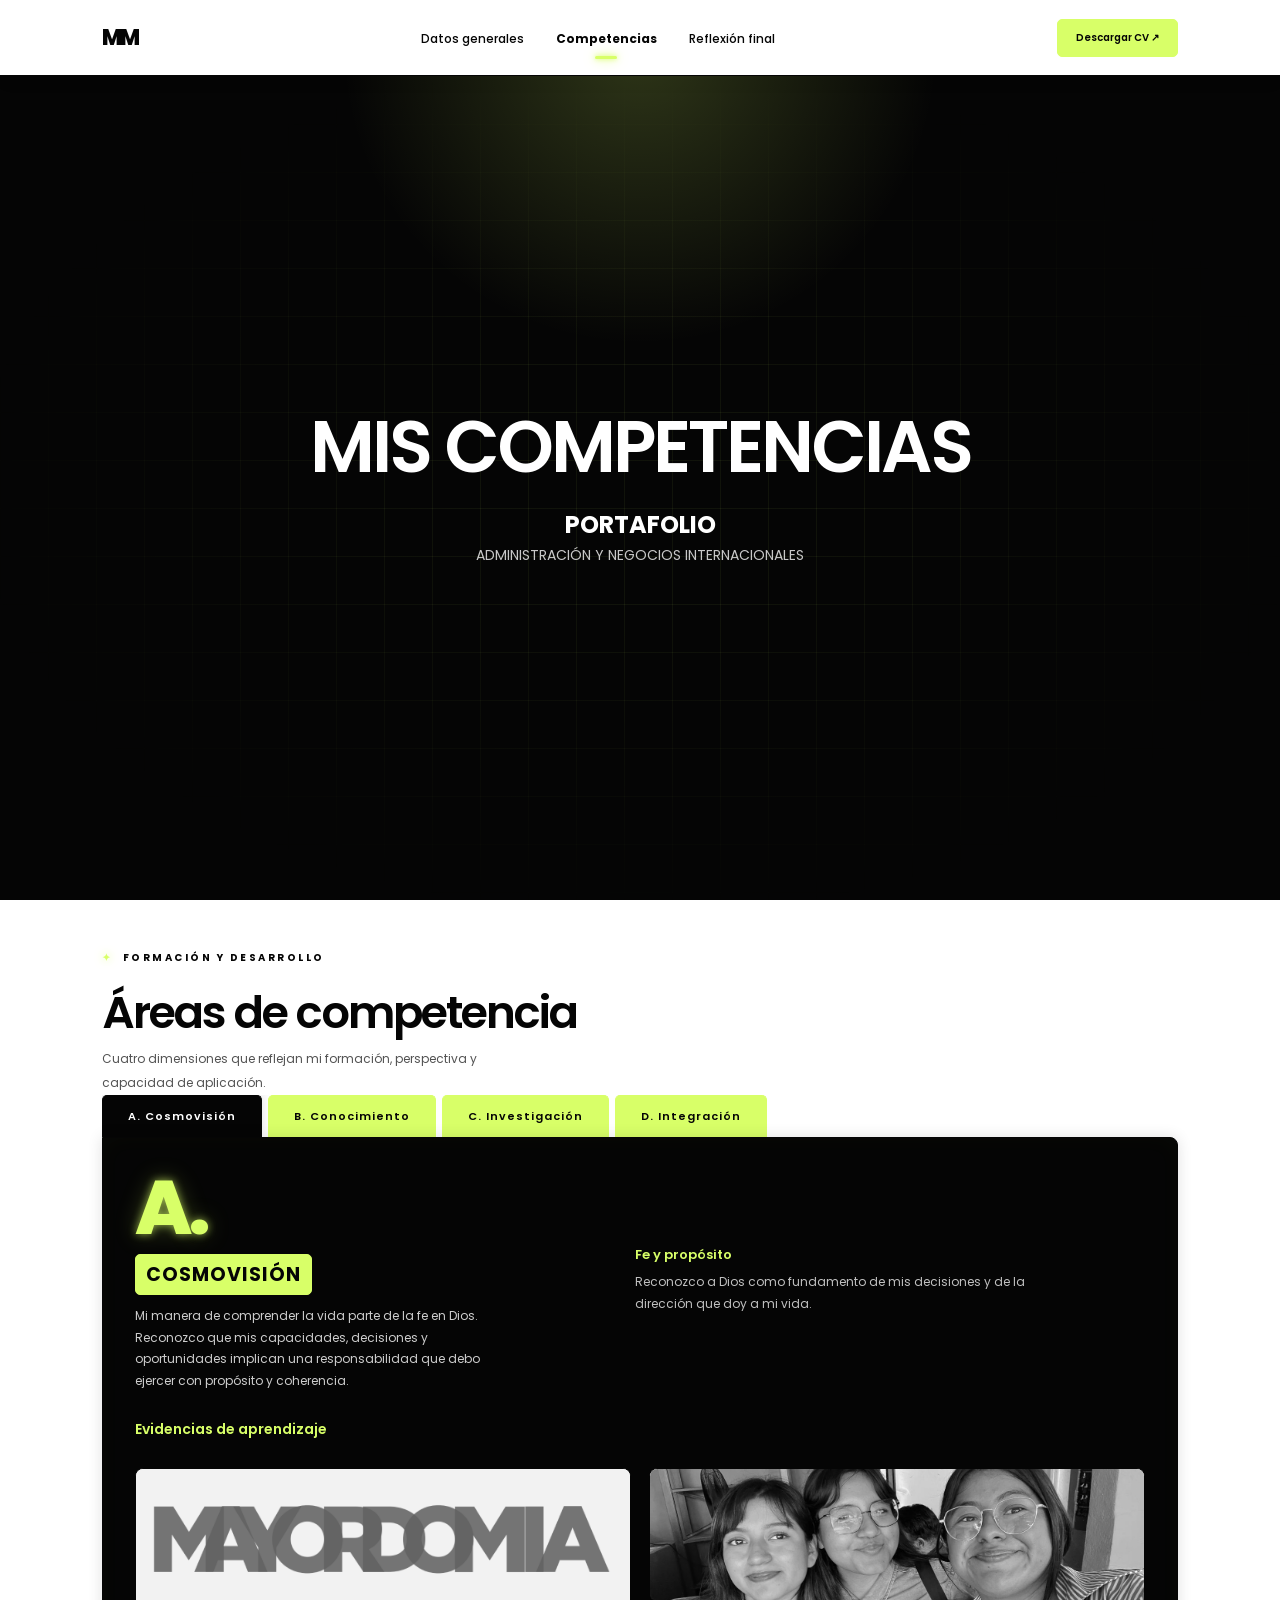
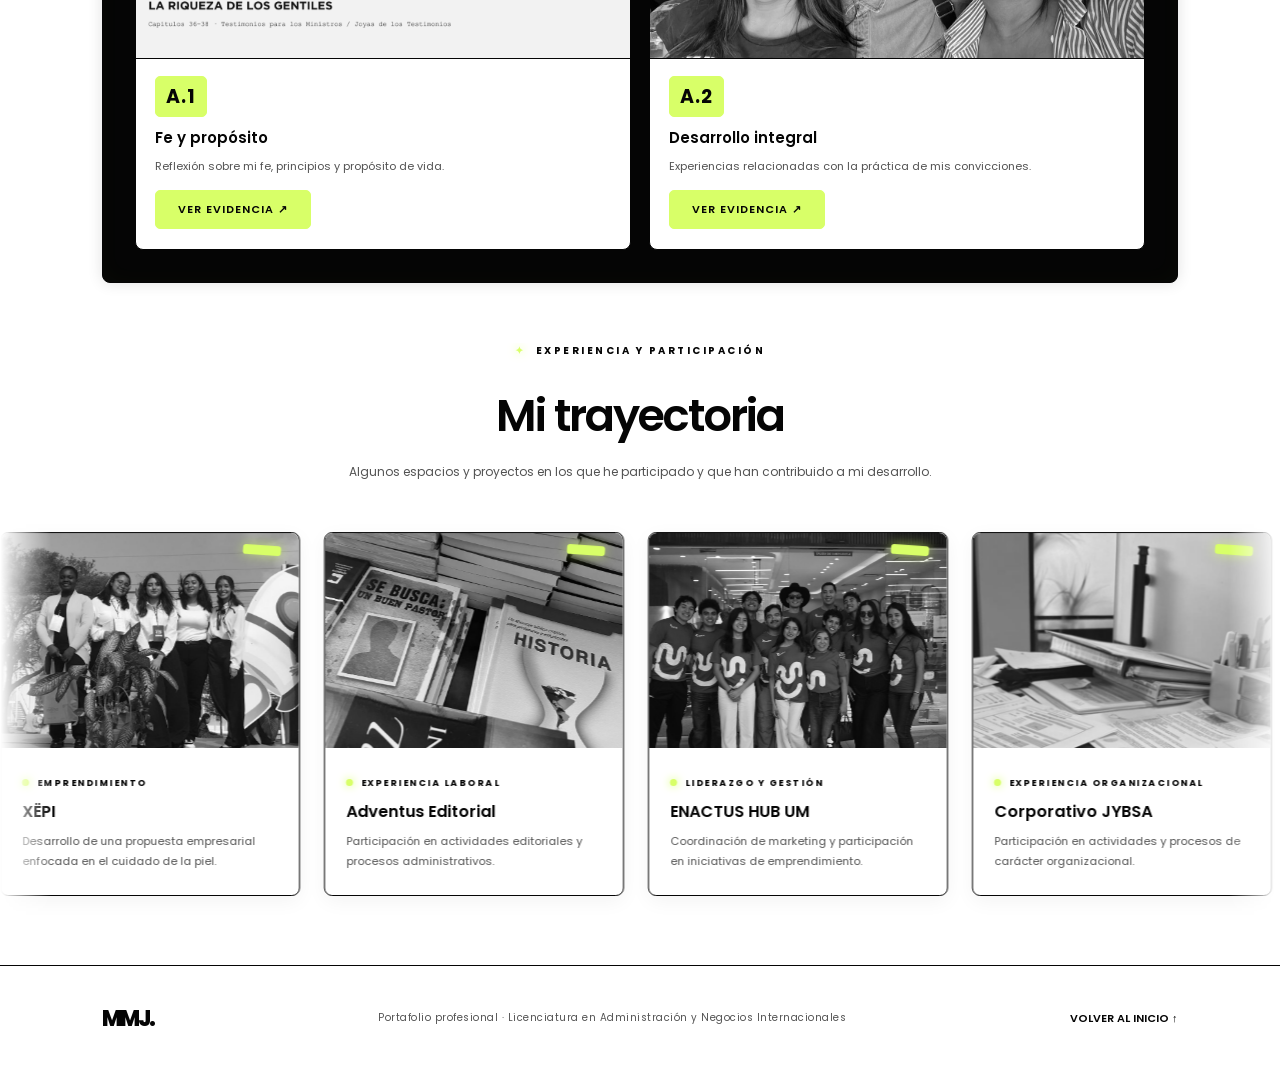
==== competencias.html @ 0d88304c "Add files via upload" ====
<!DOCTYPE html>
<html lang="es">

<head>
    <meta charset="UTF-8">
    <meta name="viewport" content="width=device-width, initial-scale=1.0">

    <title>Competencias | Portafolio Profesional</title>

    <link rel="preconnect" href="https://fonts.googleapis.com">
    <link rel="preconnect" href="https://fonts.gstatic.com" crossorigin>

    <link href="https://fonts.googleapis.com/css2?family=Poppins:wght@300;400;500;600;700;800&family=Unbounded:wght@500;600;700&display=swap" rel="stylesheet">

    <link rel="stylesheet" href="competencias.css">
    <script src="script.js" defer></script>
</head>

<body>

    <!-- NAVEGACIÓN -->
    <header class="mainHeader">

        <a href="index.html" class="logo">MM</a>

        <nav>
            <ul class="mainNav">
                <li>
                    <a href="inicio.html">Datos generales</a>
                </li>

                <li>
                    <a href="competencias.html" class="active">Competencias</a>
                </li>

                <li>
                    <a href="reflexiones.html">Reflexión final</a>
                </li>
            </ul>
        </nav>

        <a href="../index.html" class="backHome">
            Descargar CV ↗
        </a>

    </header>


    <!-- PORTADA -->
    <section class="skillsHero" id="portada">

        <div class="titleGroup">

            <h1 class="pill pillMain">MIS COMPETENCIAS</h1>

            <h2 class="pill pillSmall">PORTAFOLIO</h2>

        </div>

        <p class="coverTag">ADMINISTRACIÓN Y NEGOCIOS INTERNACIONALES</p>


    </section>


    <!-- COMPETENCIAS -->
    <main class="skills" id="competencias">

        <div class="sectionHeading">

            <span class="sectionLabel">FORMACIÓN Y DESARROLLO</span>

            <h2>Áreas de competencia</h2>

            <p>
                Cuatro dimensiones que reflejan mi formación,
                perspectiva y capacidad de aplicación.
            </p>

        </div>


        <!-- PESTAÑAS -->
        <div class="folderTabs" role="tablist" aria-label="Áreas de competencia">

            <button class="folderTab active"
                type="button"
                role="tab"
                id="tab-cosmovision"
                aria-selected="true"
                aria-controls="cosmovision"
                data-tab="cosmovision">

                A. Cosmovisión

            </button>

            <button class="folderTab"
                type="button"
                role="tab"
                id="tab-conocimiento"
                aria-selected="false"
                aria-controls="conocimiento"
                data-tab="conocimiento"
                tabindex="-1">

                B. Conocimiento

            </button>

            <button class="folderTab"
                type="button"
                role="tab"
                id="tab-investigacion"
                aria-selected="false"
                aria-controls="investigacion"
                data-tab="investigacion"
                tabindex="-1">

                C. Investigación

            </button>

            <button class="folderTab"
                type="button"
                role="tab"
                id="tab-integracion"
                aria-selected="false"
                aria-controls="integracion"
                data-tab="integracion"
                tabindex="-1">

                D. Integración

            </button>

        </div>


        <!-- A. COSMOVISIÓN -->
        <section class="folderPanel active"
            id="cosmovision"
            role="tabpanel"
            aria-labelledby="tab-cosmovision"
            tabindex="0">

            <div class="panelIntro">

                <span class="panelLetter">A.</span>

                <span class="categoryLabel">Cosmovisión</span>

                <p>
                    Mi manera de comprender la vida parte de la fe en Dios.
                    Reconozco que mis capacidades, decisiones y oportunidades
                    implican una responsabilidad que debo ejercer con
                    propósito y coherencia.
                </p>

            </div>

            <ul class="panelList">

                <li>
                    <h4>Fe y propósito</h4>
                    <p>
                        Reconozco a Dios como fundamento de mis decisiones
                        y de la dirección que doy a mi vida.
                    </p>
                </li>

            </ul>

            <h4 class="evidenceTitle">Evidencias de aprendizaje</h4>

            <div class="evidenceGrid">

                <article class="evidenceCard">

                    <img src="cosmovision1.png"
                        alt="Evidencia de cosmovisión"
                        loading="lazy">

                    <div class="evidenceBody">

                        <span class="evidenceCategory">A.1</span>

                        <h5>Fe y propósito</h5>

                        <p>
                                Reflexión sobre mi fe, principios y propósito de vida.
                        </p>

                        <button class="evidenceBtn"
                            type="button"
                            data-evidence="a1">
                            VER EVIDENCIA ↗
                        </button>

                    </div>

                </article>


                <article class="evidenceCard">

                    <img src="cosmovision2.jpeg"
                        alt="Evidencia de desarrollo personal"
                        loading="lazy">

                    <div class="evidenceBody">

                        <span class="evidenceCategory">A.2</span>

                        <h5>Desarrollo integral</h5>

                        <p>
                            Experiencias relacionadas con la práctica
                            de mis convicciones.
                        </p>

                        <button class="evidenceBtn"
                            type="button"
                            data-evidence="a2">
                            VER EVIDENCIA ↗
                        </button>

                    </div>

                </article>

            </div>

        </section>


        <!-- B. CONOCIMIENTO -->
        <section class="folderPanel"
            id="conocimiento"
            role="tabpanel"
            aria-labelledby="tab-conocimiento"
            tabindex="0"
            hidden>

            <div class="panelIntro">

                <span class="panelLetter">B.</span>

                <span class="categoryLabel">Conocimiento</span>

                <p>
Transferir de modo pertinente e innovador el conocimiento profesional a
situaciones laborales reales.
                </p>

            </div>

            <ul class="panelList">

                <li>
                    <h4>Derecho de los negocios</h4>
                    <p>
                       Tomar decisiones asertivas tomando en cuenta las prioridades de los
grupos de interés y aplicando las legislaciones laborales, fiscales,
aduaneras, de comercio exterior y los diferentes tratados
internacionales.
                    </p>
                </li>

            </ul>

            <h4 class="evidenceTitle">Evidencias de aprendizaje</h4>

            <div class="evidenceGrid">

                <article class="evidenceCard">

                    <img src="conocimiento1.jpeg"
                        alt="Proyecto académico"
                        loading="lazy">

                    <div class="evidenceBody">

                        <span class="evidenceCategory">B.1</span>

                        <h5>FINTECH ante la ia</h5>

                        <p>
                            Aplicación de conocimientos adquiridos
                            durante el proyecto integrador.
                        </p>

                        <button class="evidenceBtn"
                            type="button"
                            data-evidence="b1">
                            VER EVIDENCIA ↗
                        </button>

                    </div>

                </article>


                <article class="evidenceCard">

                    <img src="conocimiento2.png"
                        alt="Herramientas y análisis"
                        loading="lazy">

                    <div class="evidenceBody">

                        <span class="evidenceCategory">B.2</span>

                        <h5>Indicadores Unión Europea</h5>

                        <p>
 Análisis del entorno económico y comercial de Europa desde una perspectiva internacional.
                        </p>

                        <button class="evidenceBtn"
                            type="button"
                            data-evidence="b2">
                            VER EVIDENCIA ↗
                        </button>

                    </div>

                </article>

            </div>

        </section>


        <!-- C. INVESTIGACIÓN -->
        <section class="folderPanel"
            id="investigacion"
            role="tabpanel"
            aria-labelledby="tab-investigacion"
            tabindex="0"
            hidden>

            <div class="panelIntro">

                <span class="panelLetter">C.</span>

                <span class="categoryLabel">Investigación</span>

                <p>
                   Generar aportes significativos y de calidad relacionados con su profesión a
partir de proyectos de investigación o de la aplicación de investigaciones.  </p>

            </div>

            <ul class="panelList">

                <li>
                    <h4>Pensamiento crítico</h4>
                    <p>
                    Al identificar, plantear y resolver problemas aplicando el pensamiento
crítico. 
                    </p>
                </li>

            </ul>

            <h4 class="evidenceTitle">Evidencias de aprendizaje</h4>

            <div class="evidenceGrid">

                <article class="evidenceCard">

                    <img src="conocimiento1.png"
                        alt="Proyecto de investigación"
                        loading="lazy">

                    <div class="evidenceBody">

                        <span class="evidenceCategory">C.1</span>

                        <h5>Jaztea en el mercado tunecino</h5>

                        <p>
propuesta de internacionalización de JAZTEA hacia el mercado tunecino.p>
                        </p>

                        <button class="evidenceBtn"
                            type="button"
                            data-evidence="c1">
                            VER EVIDENCIA ↗
                        </button>

                    </div>

                </article>


                <article class="evidenceCard">

                    <img src="investigacion2.png"
                        alt="Análisis de información"
                        loading="lazy">

                    <div class="evidenceBody">

                        <span class="evidenceCategory">C.2</span>

                        <h5>Influencia de la resiliencia en el desempeño laboral de empleados en PYMES de Montemorelos</h5>

                        <p>Análisis estadístico de datos sobre resiliencia y desempeño en empleados de PyMEs.</p>

                        <button class="evidenceBtn"
                            type="button"
                            data-evidence="c2">
                            VER EVIDENCIA ↗
                        </button>

                    </div>

                </article>

            </div>

        </section>


        <!-- D. INTEGRACIÓN -->
        <section class="folderPanel"
            id="integracion"
            role="tabpanel"
            aria-labelledby="tab-integracion"
            tabindex="0"
            hidden>

            <div class="panelIntro">

                <span class="panelLetter">D.</span>

                <span class="categoryLabel">Integración</span>

                <p>
                    Integro mis conocimientos y habilidades en
                    proyectos, equipos de trabajo y experiencias
                    que requieren organización, iniciativa
                    y capacidad de adaptación.
                </p>

            </div>

            <ul class="panelList">

                <li>
                    <h4>Gestión de proyectos</h4>
                    <p>
                        Organización de actividades, recursos
                        y responsabilidades para alcanzar objetivos.
                    </p>
                </li>
            </ul>

            <h4 class="evidenceTitle">Evidencias de aprendizaje</h4>

            <div class="evidenceGrid">

                <article class="evidenceCard">

                    <img src="integracion1.png"
                        alt="Participación en proyectos"
                        loading="lazy">

                    <div class="evidenceBody">

                        <span class="evidenceCategory">D.1</span>

                        <h5>Proyecto Integrador: Xëpi</h5>

                        <p>
                            Coordinación interdisciplinaria y asignación de responsabilidades según áreas de especialidad.
                        </p>

                        <button class="evidenceBtn"
                            type="button"
                            data-evidence="d1">
                            VER EVIDENCIA ↗
                        </button>

                    </div>

                </article>


                <article class="evidenceCard">

                    <img src="integracion2.jpeg"
                        alt="Trabajo colaborativo"
                        loading="lazy">

                    <div class="evidenceBody">

                        <span class="evidenceCategory">D.2</span>

                        <h5>Servicio comunitario UPS</h5>

                        <p>
  Adaptación de las actividades de Salud en Casa a las necesidades reales de la familia acompañada.
                        </p>

                        <button class="evidenceBtn"
                            type="button"
                            data-evidence="d2">
                            VER EVIDENCIA ↗
                        </button>

                    </div>

                </article>

            </div>

        </section>

    </main>


    <!-- MODAL DE EVIDENCIAS -->
    <dialog class="evidenceModal" id="evidenceModal">

        <div class="modalInner">

            <button class="modalClose"
                type="button"
                aria-label="Cerrar ventana">
                ×
            </button>

            <span class="modalMeta" id="modalMeta">EVIDENCIA</span>

            <h3 id="modalTitle">Título de la evidencia</h3>

            <div class="modalGroup">

                <h4 class="modalLabel">Descripción</h4>

                <p class="modalOpinion" id="modalOpinion"></p>

            </div>

            <div class="modalGroup" id="modalPhotosGroup">

                <h4>Registro visual</h4>

                <div class="modalPhotos" id="modalPhotos"></div>

            </div>

            <div class="modalGroup" id="modalDocumentGroup">

                <h4>Documento de evidencia</h4>

                <a href="#"
                    class="modalDoc"
                    id="modalDoc"
                    target="_blank"
                    rel="noopener noreferrer">
                    CONSULTAR DOCUMENTO ↗
                </a>

            </div>

        </div>

    </dialog>


    <!-- TRAYECTORIA PROFESIONAL -->
    <section class="trajectory">

        <div class="sectionHeading">

            <span class="sectionLabel">EXPERIENCIA Y PARTICIPACIÓN</span>

            <h2>Mi trayectoria</h2>

            <p>
                Algunos espacios y proyectos en los que he participado
                y que han contribuido a mi desarrollo.
            </p>

        </div>


        <div class="trajectoryGallery"
            aria-label="Experiencias profesionales">

            <div class="trajectoryTrack">

                <!-- XËPI -->
                <article class="trajectoryCard">

                    <button class="cardImage"
                        type="button"
                        data-exp="xepi"
                        aria-label="Explorar experiencia en Xëpi">

                        <img src="xepi.jpeg"
                            alt="Proyecto Xëpi"
                            loading="lazy">

                        <span class="photoClip"></span>

                    </button>

                    <div class="cardInfo">

                        <span>EMPRENDIMIENTO</span>

                        <h3>XËPI</h3>

                        <p>
                            Desarrollo de una propuesta empresarial
                            enfocada en el cuidado de la piel.
                        </p>

                    </div>

                </article>


                <!-- ADVENTUS -->
                <article class="trajectoryCard">

                    <button class="cardImage"
                        type="button"
                        data-exp="adventus"
                        aria-label="Explorar experiencia en Adventus Editorial">

                        <img src="adventus.jpeg"
                            alt="Adventus Editorial"
                            loading="lazy">

                        <span class="photoClip"></span>

                    </button>

                    <div class="cardInfo">

                        <span>EXPERIENCIA LABORAL</span>

                        <h3>Adventus Editorial</h3>

                        <p>
                            Participación en actividades editoriales
                            y procesos administrativos.
                        </p>

                    </div>

                </article>


                <!-- ENACTUS -->
                <article class="trajectoryCard">

                    <button class="cardImage"
                        type="button"
                        data-exp="enactus"
                        aria-label="Explorar experiencia en Enactus Hub UM">

                        <img src="enactus.jpeg"
                            alt="Enactus Hub UM"
                            loading="lazy">

                        <span class="photoClip"></span>

                    </button>

                    <div class="cardInfo">

                        <span>LIDERAZGO Y GESTIÓN</span>

                        <h3>ENACTUS HUB UM</h3>

                        <p>
                            Coordinación de marketing y participación
                            en iniciativas de emprendimiento.
                        </p>

                    </div>

                </article>


                <!-- JYBSA -->
                <article class="trajectoryCard">

                    <button class="cardImage"
                        type="button"
                        data-exp="jybsa"
                        aria-label="Explorar experiencia en Corporativo JYBSA">

                        <img src="jybsa.jpeg"
                            alt="Corporativo JYBSA"
                            loading="lazy">

                        <span class="photoClip"></span>

                    </button>

                    <div class="cardInfo">

                        <span>EXPERIENCIA ORGANIZACIONAL</span>

                        <h3>Corporativo JYBSA</h3>

                        <p>
                            Participación en actividades y procesos
                            de carácter organizacional.
                        </p>

                    </div>

                </article>


                <!-- CLUB SHADDAI -->
                <article class="trajectoryCard">

                    <button class="cardImage"
                        type="button"
                        data-exp="club"
                        aria-label="Explorar experiencia en Club de Aventureros Shaddai">

                        <img src="club.jpeg"
                            alt="Club de Aventureros Shaddai"
                            loading="lazy">

                        <span class="photoClip"></span>

                    </button>

                    <div class="cardInfo">

                        <span>PROYECCIÓN SOCIAL</span>

                        <h3>Club de Aventureros Shaddai</h3>

                        <p>
                            Participación en actividades formativas
                            y de servicio comunitario.
                        </p>

                    </div>

                </article>

            </div>

        </div>

    </section>


    <!-- MODAL DE TRAYECTORIA -->
    <dialog class="evidenceModal" id="expModal">

        <div class="modalInner">

            <button class="modalClose"
                type="button"
                aria-label="Cerrar ventana">
                ×
            </button>

            <span class="modalMeta" id="expMeta">
                EXPERIENCIA PROFESIONAL
            </span>

            <h3 id="expTitle">Experiencia</h3>

            <div class="modalGroup">
                <h4>Puesto y responsabilidades</h4>
                <p id="expPuesto"></p>
            </div>

            <div class="modalGroup">
                <h4>Herramientas y habilidades</h4>
                <ul class="modalTags" id="expHerramientas"></ul>
            </div>

            <div class="modalGroup">
                <h4>Programas y proyectos</h4>
                <ul class="modalList" id="expProgramas"></ul>
            </div>

            <div class="modalGroup">
                <h4>Actividades habituales</h4>
                <ul class="modalList" id="expHabituales"></ul>
            </div>

            <div class="modalGroup">
                <h4>Actividades extraordinarias</h4>
                <ul class="modalList" id="expExtraordinarias"></ul>
            </div>

            <div class="modalGroup" id="expFotosGrupo">
                <h4>Galería de experiencias</h4>
                <div class="modalPhotos" id="expFotos"></div>
            </div>

        </div>

    </dialog>


    <!-- FOOTER -->
    <footer class="mainFooter">

        <a href="../index.html" class="logo">MMJ.</a>

        <p>
            Portafolio profesional · Licenciatura en Administración
            y Negocios Internacionales
        </p>

        <a href="competencias.html">
            VOLVER AL INICIO ↑
        </a>

    </footer>

</body>
</html>
---- competencias.css ----
/* =========================================
   1. CONFIGURACIÓN GENERAL
   BLACK NEON EDITORIAL
========================================= */

:root {
    --background: #ffffff;
    --surface: #ffffff;
    --primary: #050505;
    --dark: #000000;
    --accent: #d8ff68;
    --text-light: rgba(0, 0, 0, 0.68);
    --border: rgba(0, 0, 0, 0.16);

    --radius-sm: 5px;
    --radius-md: 8px;
    --radius-lg: 10px;
}

* {
    margin: 0;
    padding: 0;
    box-sizing: border-box;
    font-family: 'Poppins', sans-serif;
}

html {
    scroll-behavior: smooth;
}

body {
    min-height: 100vh;
    background: var(--background);
    display: block;
}

img {
    display: block;
    width: 100%;
    object-fit: cover;
}

button {
    font-family: inherit;
}

/* =========================================
   2. NAVEGACIÓN
========================================= */

.mainHeader {
    width: 100%;
    min-height: 76px;
    display: flex;
    align-items: center;
    justify-content: space-between;
    gap: 30px;
    padding: 0 8%;
    background: rgba(255, 255, 255, 0.9);
    backdrop-filter: blur(22px);
    -webkit-backdrop-filter: blur(22px);
    border-bottom: 1px solid var(--primary);
    box-shadow: 0 4px 20px rgba(0, 0, 0, 0.04);
    position: sticky;
    top: 0;
    z-index: 100;
}

.mainHeader nav {
    flex: 1;
    display: flex;
    justify-content: center;
    background: transparent;
    padding: 0;
    box-shadow: none;
}

.mainHeader a {
    text-decoration: none;
}

.logo {
    flex-shrink: 0;
    font-size: 22px;
    font-weight: 800;
    color: var(--primary);
    letter-spacing: -2px;
    white-space: nowrap;
}

.mainNav {
    display: flex;
    align-items: center;
    justify-content: center;
    gap: 32px;
    list-style: none;
    flex: 1;
}

.mainNav a {
    position: relative;
    font-size: 12px;
    font-weight: 500;
    color: var(--primary);
    white-space: nowrap;
    transition: all 0.3s ease;
}

.mainNav a::before {
    content: "";
    position: absolute;
    inset: -9px -13px;
    border: 1px solid transparent;
    border-radius: var(--radius-sm);
    opacity: 0;
    transition: 0.3s ease;
}

.mainNav a:hover::before {
    opacity: 1;
    border-color: var(--accent);
    box-shadow: 0 0 10px rgba(216, 255, 104, 0.3);
}

.mainNav a.active {
    color: var(--primary);
    font-weight: 700;
}

.mainNav a.active::after {
    content: "";
    position: absolute;
    width: 22px;
    height: 3px;
    bottom: -12px;
    left: 50%;
    transform: translateX(-50%);
    background: var(--accent);
    border-radius: 5px;
    box-shadow: 0 0 5px var(--accent), 0 0 12px var(--accent);
    animation: neonPulse 2s infinite alternate;
}

.backHome {
    flex-shrink: 0;
    padding: 10px 18px;
    border: 1px solid var(--accent);
    border-radius: var(--radius-sm);
    background: var(--accent);
    color: var(--primary);
    font-size: 10px;
    font-weight: 600;
    white-space: nowrap;
    transition: 0.35s ease;
}

.backHome:hover {
    background: var(--primary);
    color: var(--accent);
    border-color: var(--accent);
    box-shadow: 0 0 12px rgba(216, 255, 104, 0.4);
}

/* =========================================
   3. ANIMACIONES
========================================= */

@keyframes neonPulse {
    from {
        box-shadow: 0 0 4px var(--accent), 0 0 8px var(--accent);
    }

    to {
        box-shadow: 0 0 9px var(--accent), 0 0 20px var(--accent);
    }
}

@keyframes sparkle {
    0%, 100% {
        opacity: 0.35;
        transform: scale(0.8);
    }

    50% {
        opacity: 1;
        transform: scale(1.15);
    }
}

@keyframes panelIn {
    from {
        opacity: 0;
        transform: translateY(12px);
    }

    to {
        opacity: 1;
        transform: translateY(0);
    }
}

@keyframes moveGallery {
    from {
        transform: translateX(0);
    }

    to {
        transform: translateX(-50%);
    }
}

/* =========================================
   4. ENCABEZADOS
========================================= */

.sectionLabel {
    display: block;
    margin-bottom: 13px;
    color: var(--primary);
    font-size: 10px;
    font-weight: 700;
    letter-spacing: 2.5px;
}

.sectionLabel::before {
    content: "✦";
    display: inline-block;
    margin-right: 10px;
    color: var(--accent);
    text-shadow: 0 0 10px var(--accent);
    animation: sparkle 2s ease-in-out infinite;
}

.sectionHeading h2 {
    color: var(--primary);
    font-size: clamp(30px, 4vw, 45px);
    font-weight: 600;
    letter-spacing: -2px;
}

.sectionHeading > p {
    max-width: 390px;
    color: var(--text-light);
    font-size: 12px;
    line-height: 2;
}

/* =========================================
   5. PORTADA DE COMPETENCIAS
========================================= */
:root {
    --header-h: 76px;
}

.skillsHero {
    display: flex;
    flex-direction: column;
    align-items: center;
    text-align: center;
    padding: clamp(80px, 11vw, 130px) 8% clamp(60px, 8vw, 95px);
    background: var(--primary);
    color: var(--surface);
    position: relative;
    overflow: hidden;
    isolation: isolate;
    min-height: calc(100vh - var(--header-h));
    min-height: calc(100svh - var(--header-h)); /* mejor en móviles */
    justify-content: center;
}

/* Cuadrícula sutil que se desvanece hacia los bordes */
.skillsHero::before {
    content: "";
    position: absolute;
    inset: 0;
    z-index: -1;
    background-image:
        linear-gradient(rgba(216, 255, 104, 0.06) 1px, transparent 1px),
        linear-gradient(90deg, rgba(216, 255, 104, 0.06) 1px, transparent 1px);
    background-size: 48px 48px;
    mask-image: radial-gradient(ellipse at center, black 20%, transparent 75%);
    -webkit-mask-image: radial-gradient(ellipse at center, black 20%, transparent 75%);
    pointer-events: none;
}

/* Resplandor neón central */
.skillsHero::after {
    content: "";
    position: absolute;
    width: 620px;
    height: 620px;
    top: -340px;
    left: 50%;
    transform: translateX(-50%);
    z-index: -1;
    background: radial-gradient(circle, rgba(216, 255, 104, 0.2), transparent 68%);
    pointer-events: none;
}

.skillsHero > * {
    animation: panelIn 0.7s ease both;
}
.skillsHero > *:nth-child(2) { animation-delay: 0.1s; }
.skillsHero > *:nth-child(3) { animation-delay: 0.2s; }
.skillsHero > *:nth-child(4) { animation-delay: 0.3s; }

.skillsHero .sectionLabel {
    color: var(--accent);
    margin-bottom: 20px;
    padding: 7px 14px;
    border: 1px solid rgba(216, 255, 104, 0.35);
    border-radius: var(--radius-sm);
    background: rgba(216, 255, 104, 0.06);
}

.skillsHero h1 {
    max-width: 820px;
    margin-bottom: 22px;
    color: #ffffff;
    font-size: clamp(38px, 6vw, 72px);
    font-weight: 600;
    line-height: 1.05;
    letter-spacing: -3px;
}

/* Opcional: <h1>Mis <em>competencias</em></h1> */
.skillsHero h1 em {
    font-style: normal;
    color: var(--accent);
    text-shadow: 0 0 12px rgba(216, 255, 104, 0.6),
                 0 0 32px rgba(216, 255, 104, 0.25);
}

.skillsHero p {
    max-width: 560px;
    margin-bottom: 34px;
    font-size: 14px;
    line-height: 1.9;
    color: rgba(255, 255, 255, 0.78);
}

.heroButton {
    display: inline-flex;
    align-items: center;
    gap: 10px;
    padding: 14px 32px;
    border: 1px solid var(--accent);
    border-radius: var(--radius-sm);
    background: var(--accent);
    color: var(--primary);
    font-size: 12px;
    font-weight: 600;
    letter-spacing: 1px;
    text-decoration: none;
    box-shadow: 0 0 18px rgba(216, 255, 104, 0.3);
    transition: 0.35s ease;
}

.heroButton::after {
    content: "↓";
    transition: transform 0.35s ease;
}

.heroButton:hover,
.heroButton:focus-visible {
    background: var(--primary);
    color: var(--accent);
    box-shadow: 0 0 22px rgba(216, 255, 104, 0.45);
}

.heroButton:hover::after {
    transform: translateY(3px);
}

.heroButton:focus-visible {
    outline: 2px solid var(--accent);
    outline-offset: 4px;
}

/* =========================================
   6. CARPETA DE COMPETENCIAS
========================================= */

.skills {
    width: 100%;
    margin: 0;
    padding: 50px 8% 60px;
    background: var(--surface);
}

.folderTabs {
    display: flex;
    gap: 6px;
    overflow-x: auto;
    scrollbar-width: none;
}

.folderTabs::-webkit-scrollbar {
    display: none;
}

.folderTab {
    flex-shrink: 0;
    padding: 12px 25px;
    background: var(--accent);
    color: var(--primary);
    border: 1px solid var(--accent);
    border-bottom: none;
    border-radius: var(--radius-sm) var(--radius-sm) 0 0;
    font-size: 11px;
    font-weight: 600;
    letter-spacing: 1px;
    cursor: pointer;
    transition: 0.35s ease;
}

.folderTab:hover {
    background: var(--primary);
    color: var(--accent);
    border-color: var(--accent);
    box-shadow: 0 0 10px rgba(216, 255, 104, 0.3);
}

.folderTab.active {
    background: var(--primary);
    color: #ffffff;
    border-color: var(--primary);
    box-shadow: 0 -3px 12px rgba(0, 0, 0, 0.12);
}

.folderTab:focus-visible {
    outline: 2px solid var(--accent);
    outline-offset: 3px;
}

/* ESTRUCTURA DE DOS COLUMNAS */

.folderPanel {
    display: none;
    grid-template-columns: minmax(0, 1fr) minmax(0, 1.6fr);
    gap: 28px;
    padding: 32px;
    background: var(--primary);
    color: var(--surface);
    border: 1px solid var(--primary);
    border-radius: 0 var(--radius-md) var(--radius-md) var(--radius-md);
    box-shadow: 0 0 15px rgba(0, 0, 0, 0.12),
                inset 0 0 25px rgba(216, 255, 104, 0.025);
}

.folderPanel.active {
    display: grid;
    animation: panelIn 0.5s ease both;
}

/* COLUMNA IZQUIERDA */

.panelIntro {
    grid-column: 1;
    grid-row: 1;
}

.panelLetter {
    display: block;
    margin-bottom: 8px;
    font-size: 76px;
    font-weight: 800;
    line-height: 1;
    letter-spacing: -4px;
    color: var(--accent);
    text-shadow: 0 0 8px rgba(216, 255, 104, 0.65),
                 0 0 25px rgba(216, 255, 104, 0.25);
}

.panelIntro h3 {
    margin-bottom: 10px;
    font-size: 25px;
    font-weight: 600;
    letter-spacing: -1px;
    color: #ffffff;
}

.panelIntro p {
    font-size: 12px;
    line-height: 1.8;
    color: rgba(255, 255, 255, 0.8);
}

/* COLUMNA DERECHA: LISTADO VERTICAL */

.panelList {
    grid-column: 2;
    grid-row: 1;

    align-self: stretch;
    display: flex;
    flex-direction: column;
    justify-content: center;
    align-items: center;

    width: 100%;
    margin: 0;
    padding: 10px 0;

    list-style: none;
    gap: 12px;
}

.panelList li {
    width: 100%;
    max-width: 440px;
    padding: 9px 12px;
    text-align: left;
}

.panelList h4 {
    font-size: 13px;
    font-weight: 600;
    line-height: 1.5;
    color: #d8ff68;
    text-align: left;
}

.panelList p {
    margin-top: 6px;
    font-size: 12px;
    line-height: 1.9;
    color: rgba(255, 255, 255, 0.75);
}

/* CATEGORÍAS SIN LISTADO */

.folderPanel.noList .panelIntro {
    grid-column: 1 / -1;
}

.folderPanel.noList .panelIntro p {
    max-width: 620px;
}

/* =========================================
   7. ETIQUETAS DE CATEGORÍA
========================================= */

.categoryLabel,
.cardCategory,
.evidenceCategory {
    display: inline-flex;
    align-items: center;
    width: fit-content;
    margin-bottom: 10px;
    padding: 5px 10px;
    background: var(--accent);
    color: var(--primary);
    border: 1px solid var(--accent);
    border-radius: var(--radius-sm);
    font-size: 19px;
    font-weight: 700;
    letter-spacing: 1px;
    text-transform: uppercase;
}

/* =========================================
   8. EVIDENCIAS
========================================= */

.evidenceTitle {
    grid-column: 1 / -1;
    margin: 0;
    font-size: 14px;
    font-weight: 600;
    color: var(--accent);
}

.evidenceGrid {
    grid-column: 1 / -1;
    display: grid;
    grid-template-columns: repeat(2, minmax(0, 1fr));
    gap: 18px;
}

.evidenceCard {
    display: flex;
    flex-direction: column;
    background: var(--surface);
    color: var(--primary);
    border: 1px solid var(--primary);
    border-radius: var(--radius-md);
    overflow: hidden;
    transition: 0.4s ease;
}

.evidenceCard:hover {
    transform: translateY(-6px);
    border-color: var(--accent);
    box-shadow: 0 8px 25px rgba(0, 0, 0, 0.12),
                0 0 12px rgba(216, 255, 104, 0.35);
}

.evidenceCard img {
    width: 100%;
    height: 190px;
    object-fit: cover;
    display: block;
    background: var(--surface);
    border-bottom: 1px solid var(--primary);
    filter: grayscale(100%);
    transition: filter 0.5s ease;
}

.evidenceCard:hover img {
    filter: grayscale(0%);
}

.evidenceBody {
    padding: 17px 19px 20px;
}

.evidenceBody h5 {
    margin-bottom: 7px;
    font-size: 15px;
    font-weight: 600;
    line-height: 1.5;
}

.evidenceBody p {
    margin-bottom: 13px;
    font-size: 11px;
    line-height: 1.8;
    color: var(--text-light);
}

.evidenceBtn,
.modalDoc {
    display: inline-flex;
    align-items: center;
    gap: 10px;
    padding: 10px 22px;
    border: 1px solid var(--accent);
    border-radius: var(--radius-sm);
    background: var(--accent);
    color: var(--primary);
    font-size: 11px;
    font-weight: 600;
    letter-spacing: 1px;
    text-decoration: none;
    cursor: pointer;
    transition: 0.35s ease;
}

.evidenceBtn:hover,
.modalDoc:hover {
    background: var(--primary);
    color: var(--accent);
    border-color: var(--accent);
    box-shadow: 0 0 15px rgba(216, 255, 104, 0.3);
}

.evidenceBtn:focus-visible,
.modalDoc:focus-visible,
.modalClose:focus-visible {
    outline: 2px solid var(--accent);
    outline-offset: 3px;
}

.modalDoc svg {
    width: 16px;
    height: 16px;
    flex-shrink: 0;
}

/* =========================================
   9. VENTANAS MODALES
========================================= */

.evidenceModal {
    width: min(900px, 92vw);
    max-height: 90vh;
    margin: auto;
    padding: 0;
    border: 1px solid var(--primary);
    border-radius: var(--radius-lg);
    background: var(--surface);
    color: var(--primary);
    overflow: auto;
    box-shadow: 0 0 15px rgba(0, 0, 0, 0.25),
                0 0 30px rgba(216, 255, 104, 0.12);
}

.evidenceModal::backdrop {
    background: rgba(0, 0, 0, 0.78);
}

.modalInner {
    position: relative;
    padding: 38px;
}

.modalClose {
    position: absolute;
    top: 16px;
    right: 16px;
    width: 38px;
    height: 38px;
    border: 1px solid var(--accent);
    border-radius: var(--radius-sm);
    background: var(--accent);
    color: var(--primary);
    font-size: 20px;
    line-height: 1;
    cursor: pointer;
    transition: 0.3s;
}

.modalClose:hover {
    background: var(--primary);
    color: var(--accent);
    border-color: var(--accent);
    box-shadow: 0 0 12px rgba(216, 255, 104, 0.45);
}

.modalMeta {
    display: block;
    margin-bottom: 13px;
    padding-right: 50px;
    font-size: 10px;
    font-weight: 700;
    letter-spacing: 2.5px;
}

.modalInner h3 {
    margin-bottom: 20px;
    padding-right: 50px;
    font-size: 26px;
    font-weight: 600;
    letter-spacing: -1px;
}

.modalLabel {
    margin-bottom: 8px;
    font-size: 13px;
    font-weight: 600;
}

.modalOpinion {
    margin-bottom: 25px;
    font-size: 12px;
    line-height: 2;
    color: var(--text-light);
}

.modalPhotos {
    display: grid;
    grid-template-columns: repeat(3, 1fr);
    gap: 12px;
    margin-bottom: 25px;
}

.modalPhotos[hidden],
.modalDoc[hidden] {
    display: none;
}

.modalFoto {
    display: grid;
    place-items: center;
    aspect-ratio: 4 / 3;
    overflow: hidden;
    border-radius: var(--radius-sm);
    background: var(--surface);
    color: var(--primary);
    font-size: 10px;
    letter-spacing: 1px;
}

.modalFoto:empty::after {
    content: "FOTO";
}

.modalFoto img {
    width: 100%;
    height: 100%;
    object-fit: cover;
    filter: grayscale(0%);
}

.modalGroup {
    margin-bottom: 22px;
}

.modalGroup[hidden] {
    display: none;
}

.modalGroup h4 {
    margin-bottom: 10px;
    font-size: 13px;
    font-weight: 600;
}

.modalGroup p {
    font-size: 12px;
    line-height: 2;
    color: var(--text-light);
}

.modalTags {
    list-style: none;
    display: flex;
    flex-wrap: wrap;
    gap: 8px;
}

.modalTags li {
    padding: 6px 14px;
    border: 1px solid var(--primary);
    border-radius: var(--radius-sm);
    font-size: 11px;
    transition: 0.3s;
}

.modalTags li:hover {
    background: var(--primary);
    color: var(--accent);
    border-color: var(--accent);
    box-shadow: 0 0 10px rgba(216, 255, 104, 0.35);
}

.modalList {
    padding-left: 18px;
    list-style: square;
}

.modalList li {
    margin-bottom: 6px;
    font-size: 12px;
    line-height: 1.9;
    color: var(--text-light);
}

/* =========================================
   10. TRAYECTORIA PROFESIONAL
========================================= */

.trajectory {
    padding: 0px 0 40px;
    overflow: hidden;
    position: relative;
}

.trajectory .sectionHeading {
    padding: 0 8%;
    margin-bottom: 30px;
    display: flex;
    flex-direction: column;
    align-items: center;
    gap: 10px;
    text-align: center;
}

.trajectory .sectionHeading > p {
    max-width: 620px;
    margin: 0 auto;
}

.trajectoryGallery {
    width: 100%;
    overflow: hidden;
    padding: 18px 0 30px;
    mask-image: linear-gradient(to right, transparent, black 4%, black 96%, transparent);
    -webkit-mask-image: linear-gradient(to right, transparent, black 4%, black 96%, transparent);
}

.trajectoryTrack {
    display: flex;
    width: max-content;
    gap: 24px;
    animation: moveGallery 38s linear infinite;
    will-change: transform;
}

.trajectoryGallery:hover .trajectoryTrack,
.trajectoryGallery:focus-within .trajectoryTrack {
    animation-play-state: paused;
}

.trajectoryCard {
    width: 300px;
    min-width: 300px;
    position: relative;
    overflow: hidden;
    background: var(--surface);
    border: 1px solid var(--primary);
    border-radius: var(--radius-md);
    box-shadow: 0 5px 20px rgba(0, 0, 0, 0.05);
    transition: transform 0.45s ease,
                box-shadow 0.45s ease,
                border-color 0.45s ease;
}

.trajectoryCard:hover {
    transform: translateY(-12px) scale(1.015);
    border-color: var(--accent);
    box-shadow: 0 12px 30px rgba(0, 0, 0, 0.16),
                0 0 12px rgba(216, 255, 104, 0.35);
}

/* IMÁGENES */

.cardImage {
    height: 215px;
    position: relative;
    overflow: hidden;
    background: var(--primary);
    border-radius: var(--radius-md) var(--radius-md) 0 0;
}

.cardImage img {
    width: 100%;
    height: 100%;
    object-fit: cover;
    filter: grayscale(100%);
    transition: transform 0.7s ease, filter 0.6s ease;
    pointer-events: none;
}

.trajectoryCard:hover .cardImage img {
    transform: scale(1.1);
    filter: grayscale(0%);
}

.cardImage::before {
    content: "";
    position: absolute;
    inset: 0;
    z-index: 1;
    background: linear-gradient(135deg, transparent 35%, rgba(216, 255, 104, 0.22) 100%);
    opacity: 0;
    transition: opacity 0.5s;
    pointer-events: none;
}

.trajectoryCard:hover .cardImage::before {
    opacity: 1;
}

/* EXPLORAR */

.cardImage::after {
    content: "EXPLORAR ↗";
    position: absolute;
    z-index: 2;
    left: 15px;
    bottom: 15px;
    padding: 9px 14px;
    background: var(--accent);
    color: var(--primary);
    border-radius: var(--radius-sm);
    font-size: 9px;
    font-weight: 700;
    letter-spacing: 1.5px;
    opacity: 0;
    transform: translateY(10px);
    transition: 0.35s ease;
    pointer-events: none;
}

.cardImage:hover::after,
.cardImage:focus-visible::after {
    opacity: 1;
    transform: translateY(0);
}

button.cardImage {
    display: block;
    width: 100%;
    padding: 0;
    border: 0;
    border-radius: var(--radius-md) var(--radius-md) 0 0;
    background: none;
    cursor: pointer;
    text-align: left;
}

.cardImage:focus-visible {
    outline: 2px solid var(--accent);
    outline-offset: -4px;
}

@media (hover: none) {
    .cardImage::after {
        opacity: 1;
        transform: none;
    }
}

/* CLIP DECORATIVO */

.photoClip {
    position: absolute;
    z-index: 3;
    top: 12px;
    right: 18px;
    width: 38px;
    height: 10px;
    background: var(--accent);
    border-radius: 3px;
    transform: rotate(4deg);
    box-shadow: 0 0 12px rgba(216, 255, 104, 0.65);
    pointer-events: none;
}

.trajectoryCard:hover .photoClip {
    animation: neonPulse 1.5s infinite alternate;
}

/* INFORMACIÓN */

.cardInfo {
    padding: 20px 21px 23px;
    position: relative;
}

.cardInfo span {
    display: inline-block;
    margin-bottom: 10px;
    color: var(--primary);
    font-size: 9px;
    font-weight: 700;
    letter-spacing: 1.5px;
}

.cardInfo span::before {
    content: "";
    display: inline-block;
    width: 7px;
    height: 7px;
    margin-right: 8px;
    background: var(--accent);
    border-radius: 50%;
    box-shadow: 0 0 8px var(--accent);
}

.cardInfo h3 {
    margin-bottom: 8px;
    color: var(--primary);
    font-size: 16px;
    font-weight: 600;
    line-height: 1.5;
}

.cardInfo p {
    color: var(--text-light);
    font-size: 11px;
    line-height: 1.8;
}

/* DUPLICADOS DEL CARRUSEL */

.trajectoryClone {
    display: flex;
    gap: 24px;
    flex-shrink: 0;
}

.trajectoryClone .trajectoryCard {
    flex-shrink: 0;
}

/* =========================================
   11. PIE DE PÁGINA
========================================= */

.mainFooter {
    min-height: 105px;
    display: flex;
    justify-content: space-between;
    align-items: center;
    padding: 25px 8%;
    background: var(--surface);
    border-top: 1px solid var(--primary);
}

.mainFooter a {
    text-decoration: none;
}

.mainFooter p {
    color: var(--text-light);
    font-size: 10px;
    letter-spacing: 0.5px;
}

.mainFooter > a:last-child {
    color: var(--primary);
    font-size: 11px;
    font-weight: 600;
    transition: 0.3s;
}

.mainFooter > a:last-child:hover {
    text-shadow: 0 0 10px var(--accent);
}

/* =========================================
   12. RESPONSIVE - TABLETS
========================================= */

@media (max-width: 900px) {

    .mainHeader {
        padding: 0 4%;
        gap: 15px;
    }

    .logo {
        font-size: 20px;
    }

    .mainNav {
        gap: 18px;
    }

    .mainNav a {
        font-size: 11px;
    }

    .folderPanel {
        gap: 22px;
        padding: 25px;
    }

}

/* =========================================
   13. RESPONSIVE - MÓVILES
========================================= */

@media (max-width: 600px) {

    .mainHeader {
        min-height: auto;
        flex-wrap: wrap;
        gap: 15px;
        padding: 15px 5%;
        background: rgba(255, 255, 255, 0.9);
    }

    .mainNav {
        order: 3;
        width: 100%;
        justify-content: space-between;
        gap: 10px;
        flex: none;
    }

    .mainNav a,
    .backHome {
        font-size: 10px;
    }

    .backHome {
        padding: 9px 13px;
    }

    .skillsHero {
        padding: 55px 6% 50px;
    }

    .skills {
        padding: 40px 5% 45px;
    }

    .folderTab {
        padding: 11px 17px;
        font-size: 10px;
    }

    .folderPanel {
        grid-template-columns: 1fr;
        gap: 20px;
        padding: 23px 18px;
    }

    .panelIntro {
        grid-column: 1;
        grid-row: auto;
    }

    .panelLetter {
        font-size: 58px;
    }

    .panelIntro h3 {
        font-size: 23px;
    }

    .panelIntro p {
        font-size: 11px;
    }

    .panelList {
        grid-column: 1;
        grid-row: auto;
        padding: 0;
        gap: 12px;
    }

    .panelList li {
        max-width: 100%;
    }

    .evidenceGrid {
        grid-template-columns: 1fr;
        gap: 15px;
    }

    .evidenceCard img {
        height: 180px;
    }

    .evidenceBody {
        padding: 15px 16px 18px;
    }

    .trajectory {
        padding: 45px 0 30px;
    }

    .trajectory .sectionHeading {
        margin-bottom: 25px;
        padding: 0 6%;
    }

    .trajectoryTrack,
    .trajectoryClone {
        gap: 18px;
    }

    .trajectoryCard {
        width: 250px;
        min-width: 250px;
    }

    .cardImage {
        height: 175px;
    }

    .mainFooter {
        flex-wrap: wrap;
        gap: 20px;
        padding: 25px 6%;
    }

    .mainFooter p {
        order: 3;
        width: 100%;
    }

    .modalInner {
        padding: 28px 20px;
    }

    .modalPhotos {
        grid-template-columns: repeat(2, 1fr);
    }

}

/* =========================================
   14. ACCESIBILIDAD
========================================= */

@media (prefers-reduced-motion: reduce) {

    *,
    *::before,
    *::after {
        animation-duration: 0.01ms !important;
        animation-iteration-count: 1 !important;
        transition-duration: 0.01ms !important;
        scroll-behavior: auto !important;
    }

}
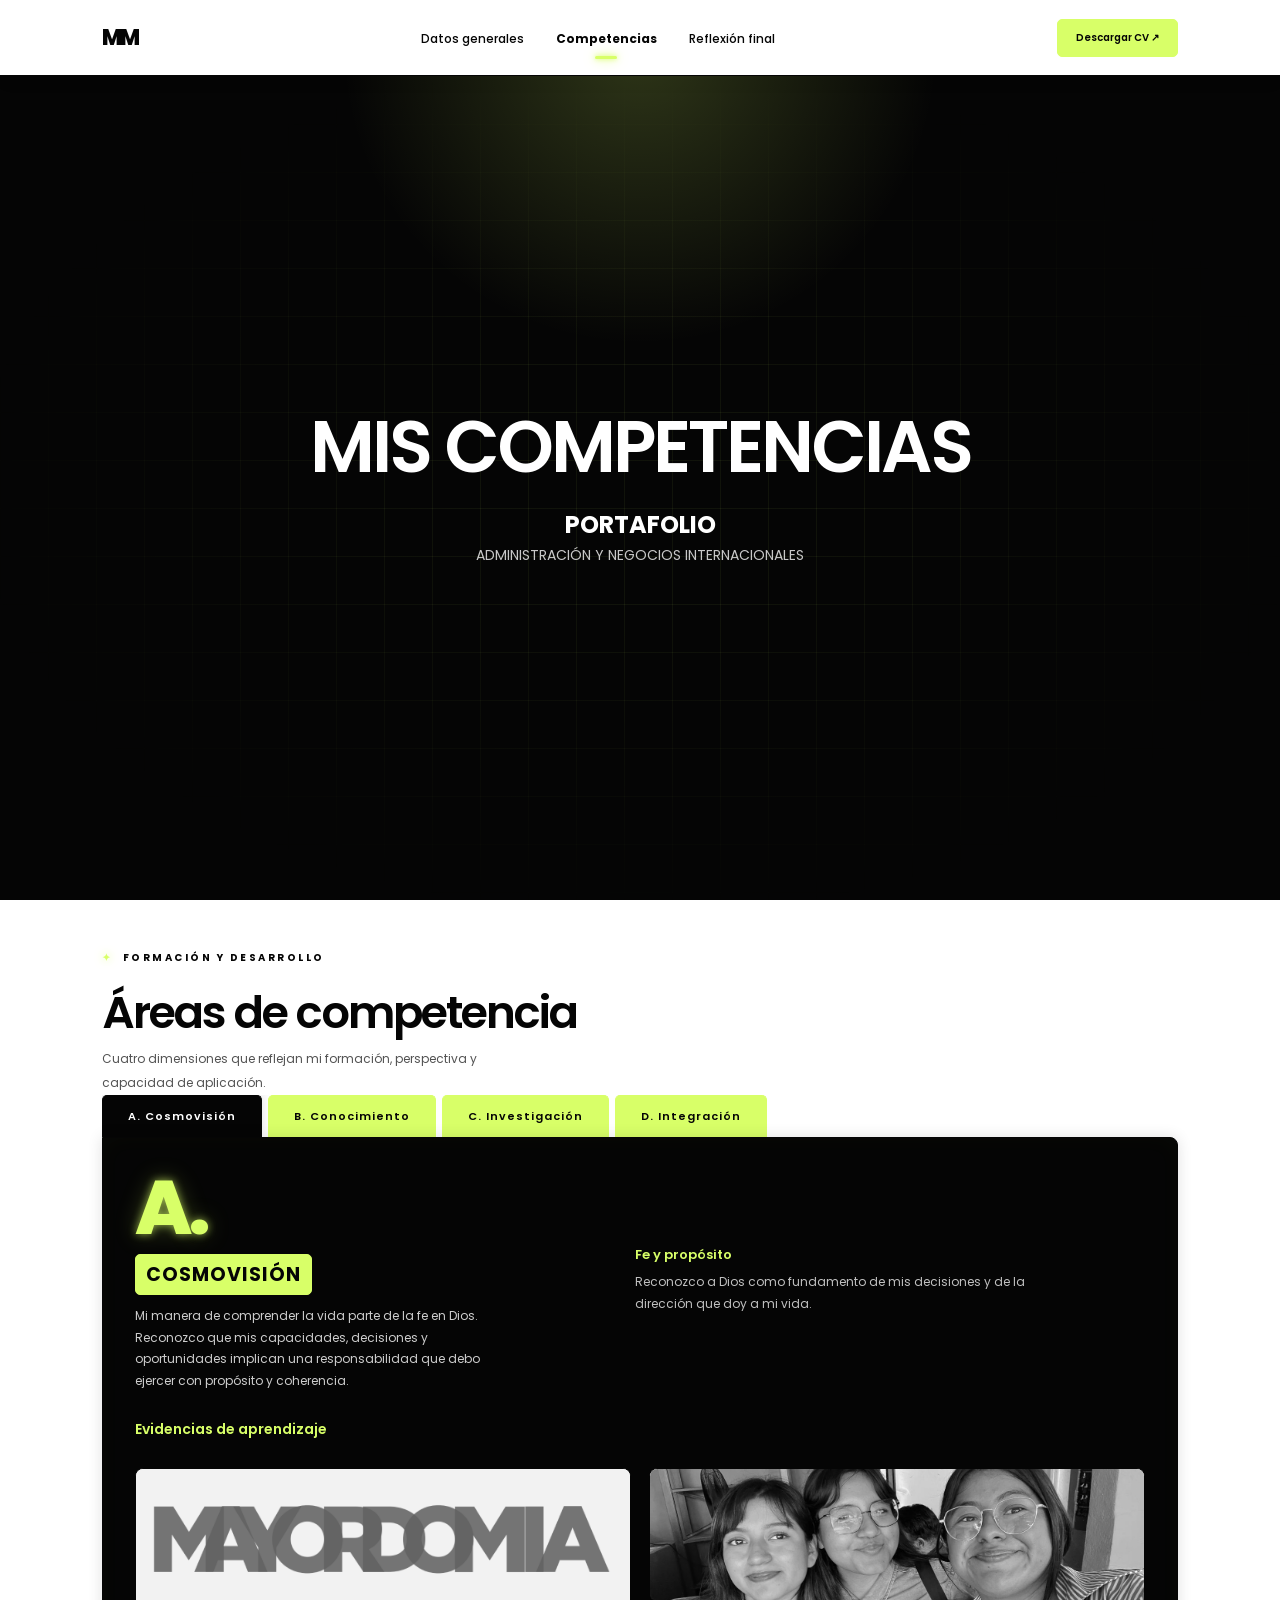
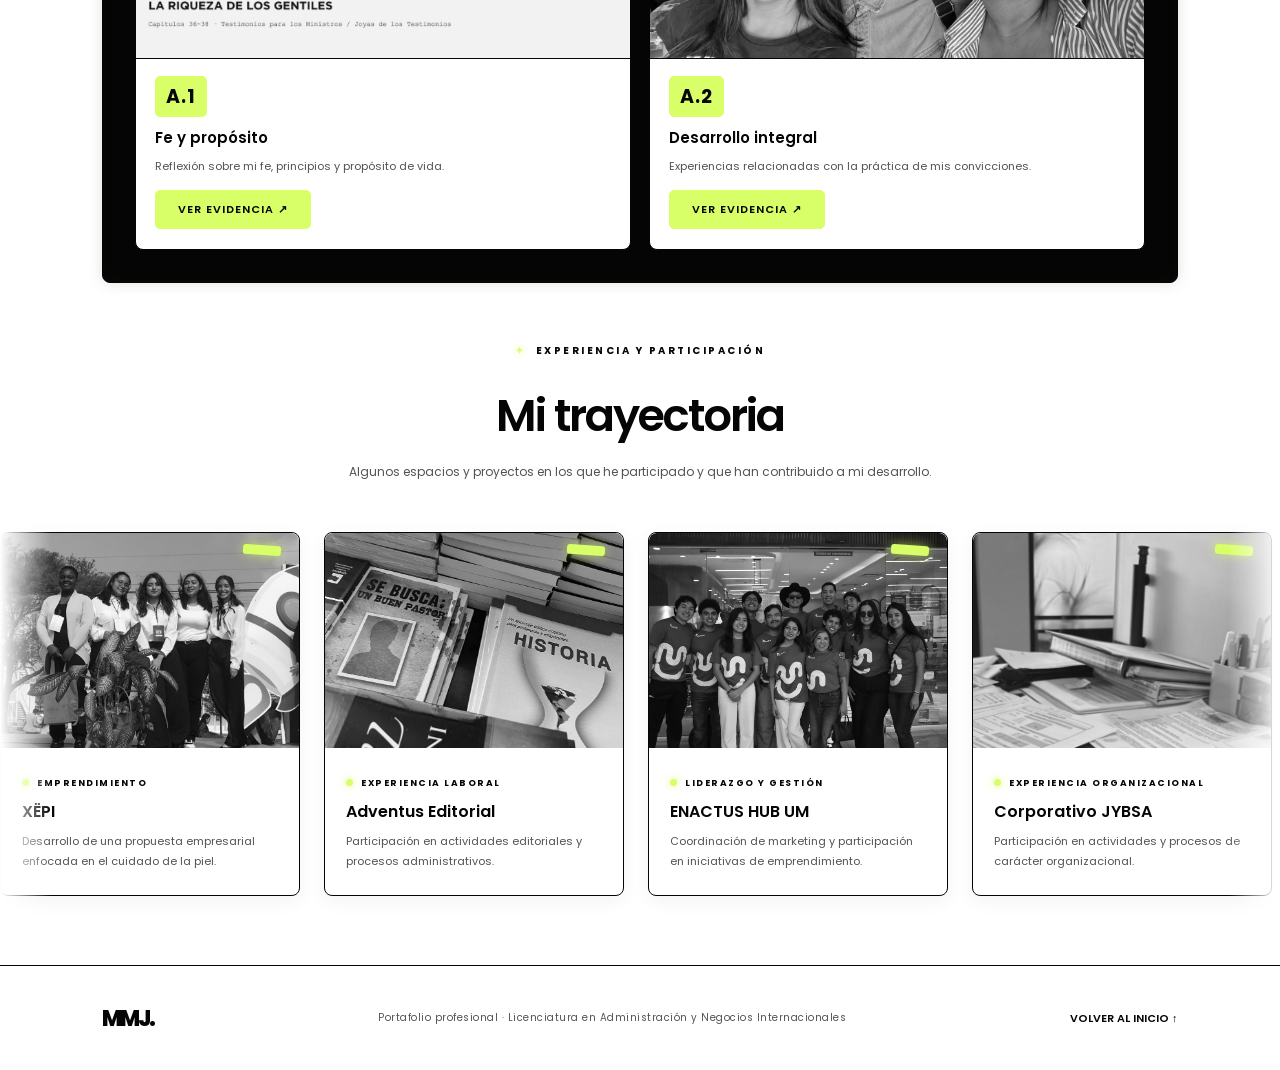
==== commit f7367785: "Add files via upload" ====
--- a/competencias.html
+++ b/competencias.html
@@ -275,7 +275,7 @@
 
                 <article class="evidenceCard">
 
-                    <img src="conocimiento1.jpeg"
+                    <img src="conocimiento1.png"
                         alt="Proyecto académico"
                         loading="lazy">
 
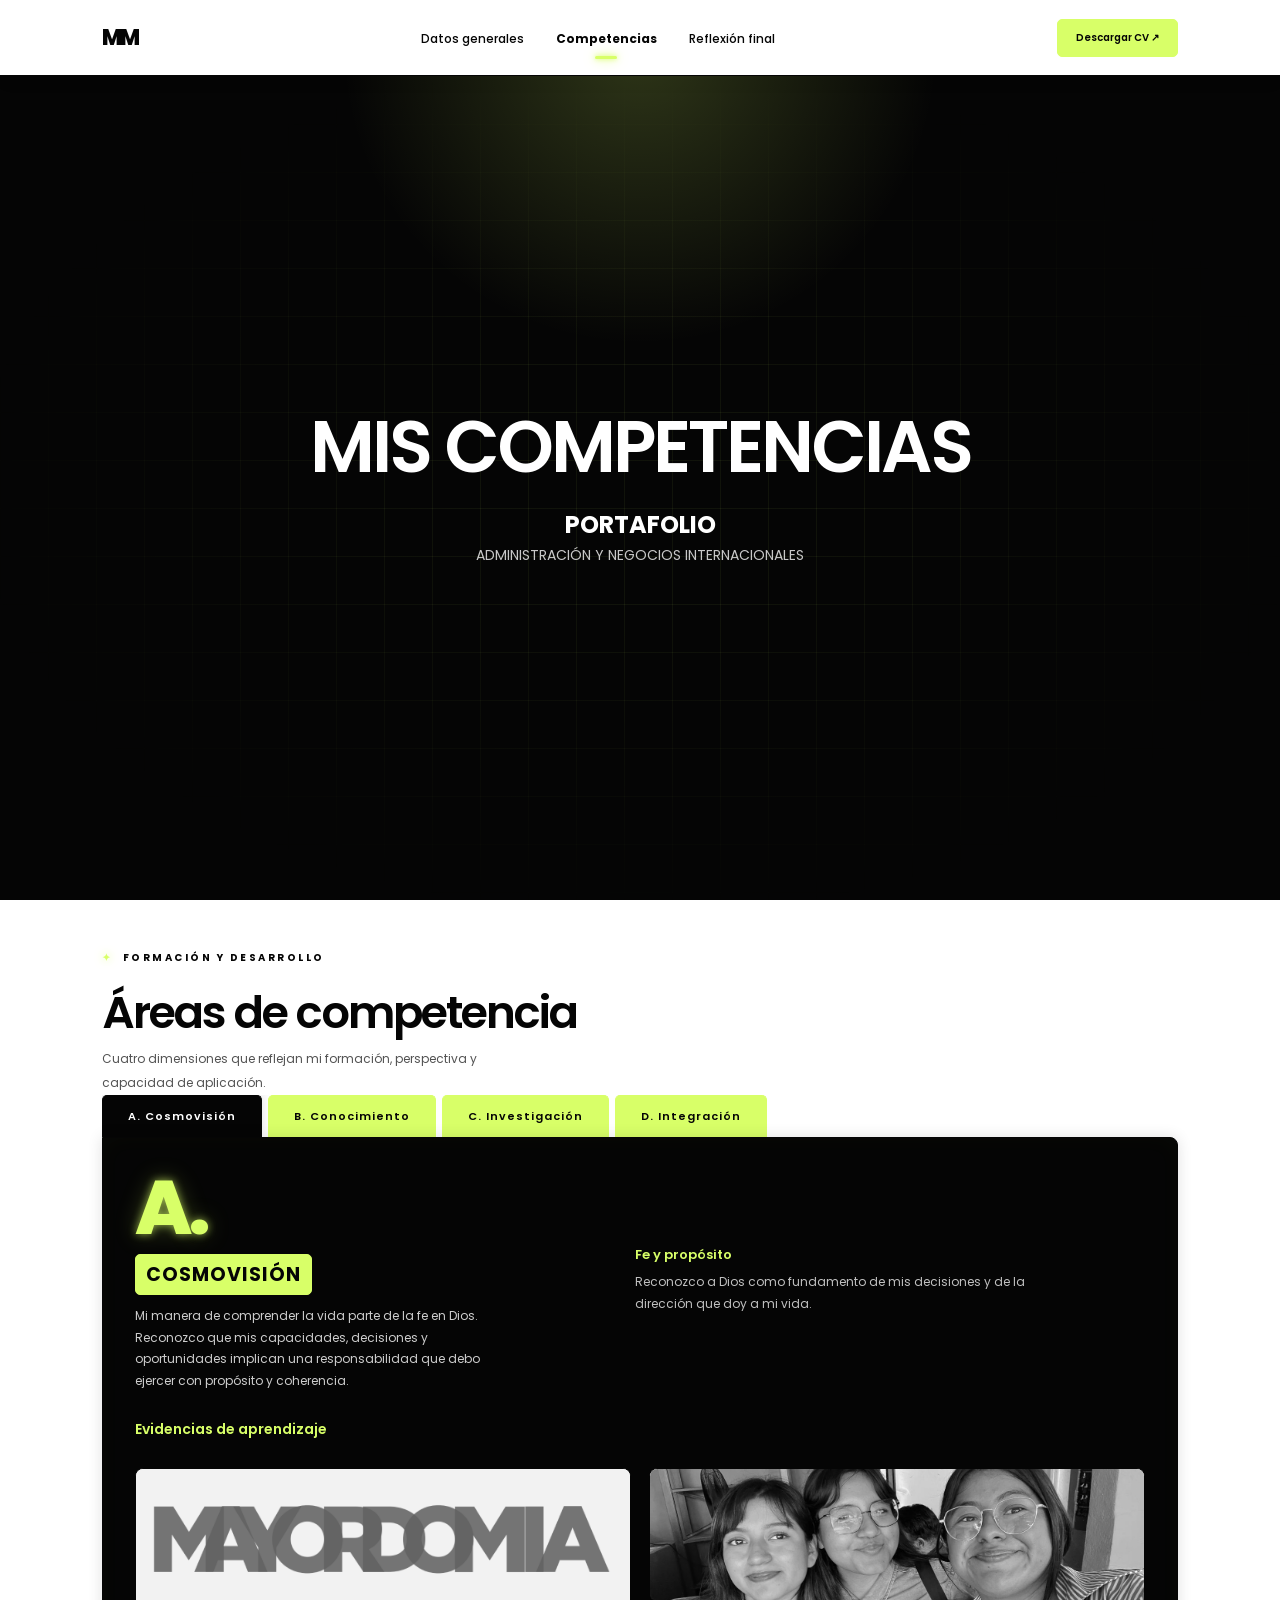
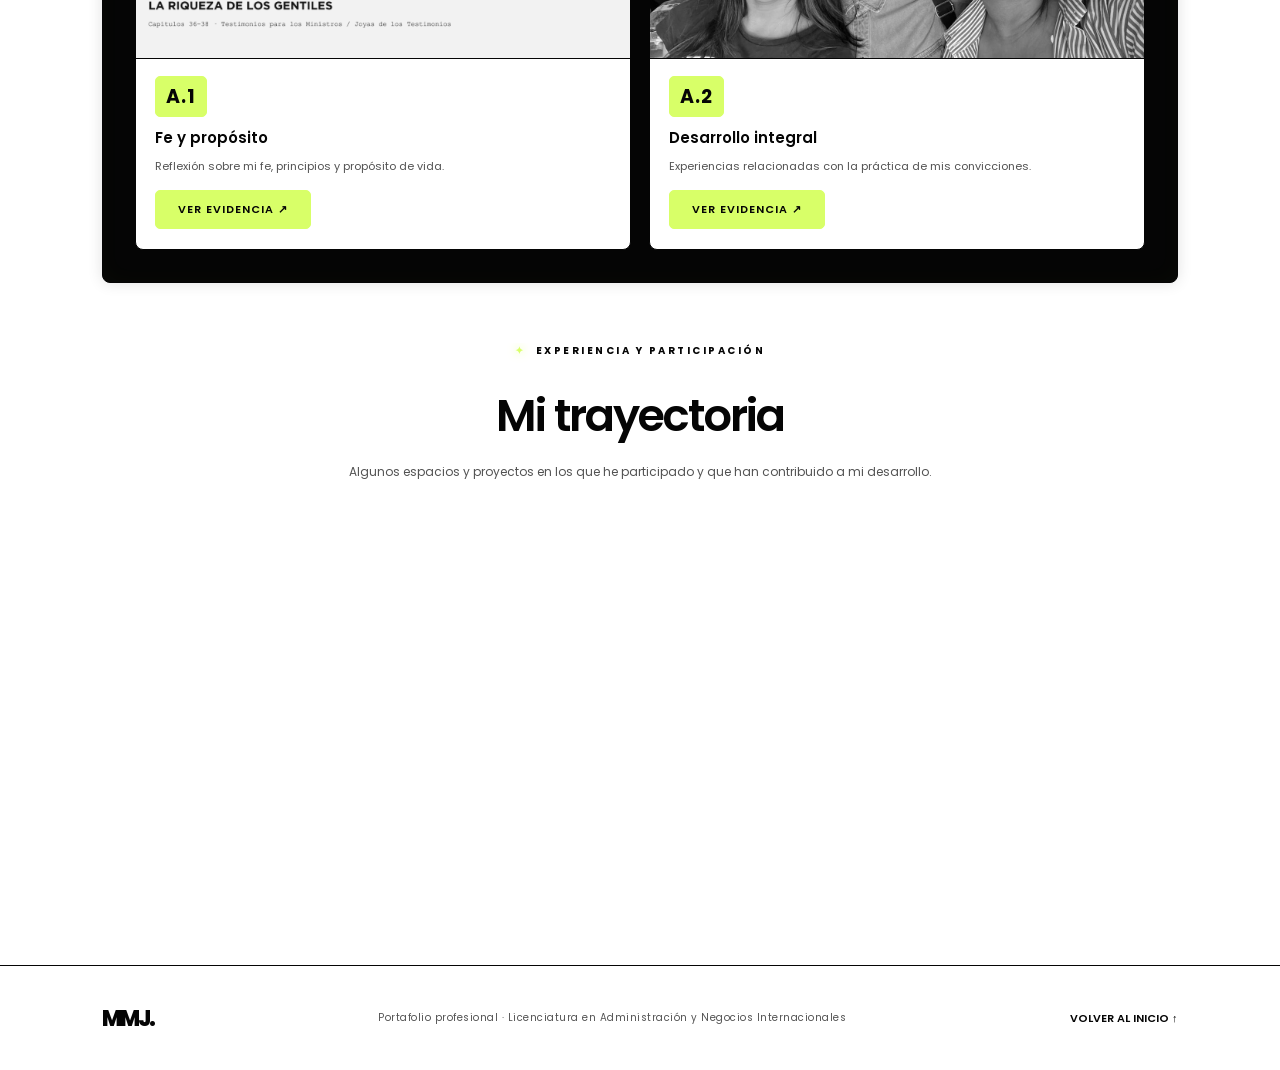
==== commit f8e66f02: "Add files via upload" ====
--- a/competencias.html
+++ b/competencias.html
@@ -370,7 +370,7 @@
 
                 <article class="evidenceCard">
 
-                    <img src="conocimiento1.png"
+                    <img src="investigacion1.png"
                         alt="Proyecto de investigación"
                         loading="lazy">
 
@@ -380,9 +380,7 @@
 
                         <h5>Jaztea en el mercado tunecino</h5>
 
-                        <p>
-propuesta de internacionalización de JAZTEA hacia el mercado tunecino.p>
-                        </p>
+                        <p>Análisis estratégico para la expansión internacional de JAZTEA al mercado tunecino.</p>                
 
                         <button class="evidenceBtn"
                             type="button"
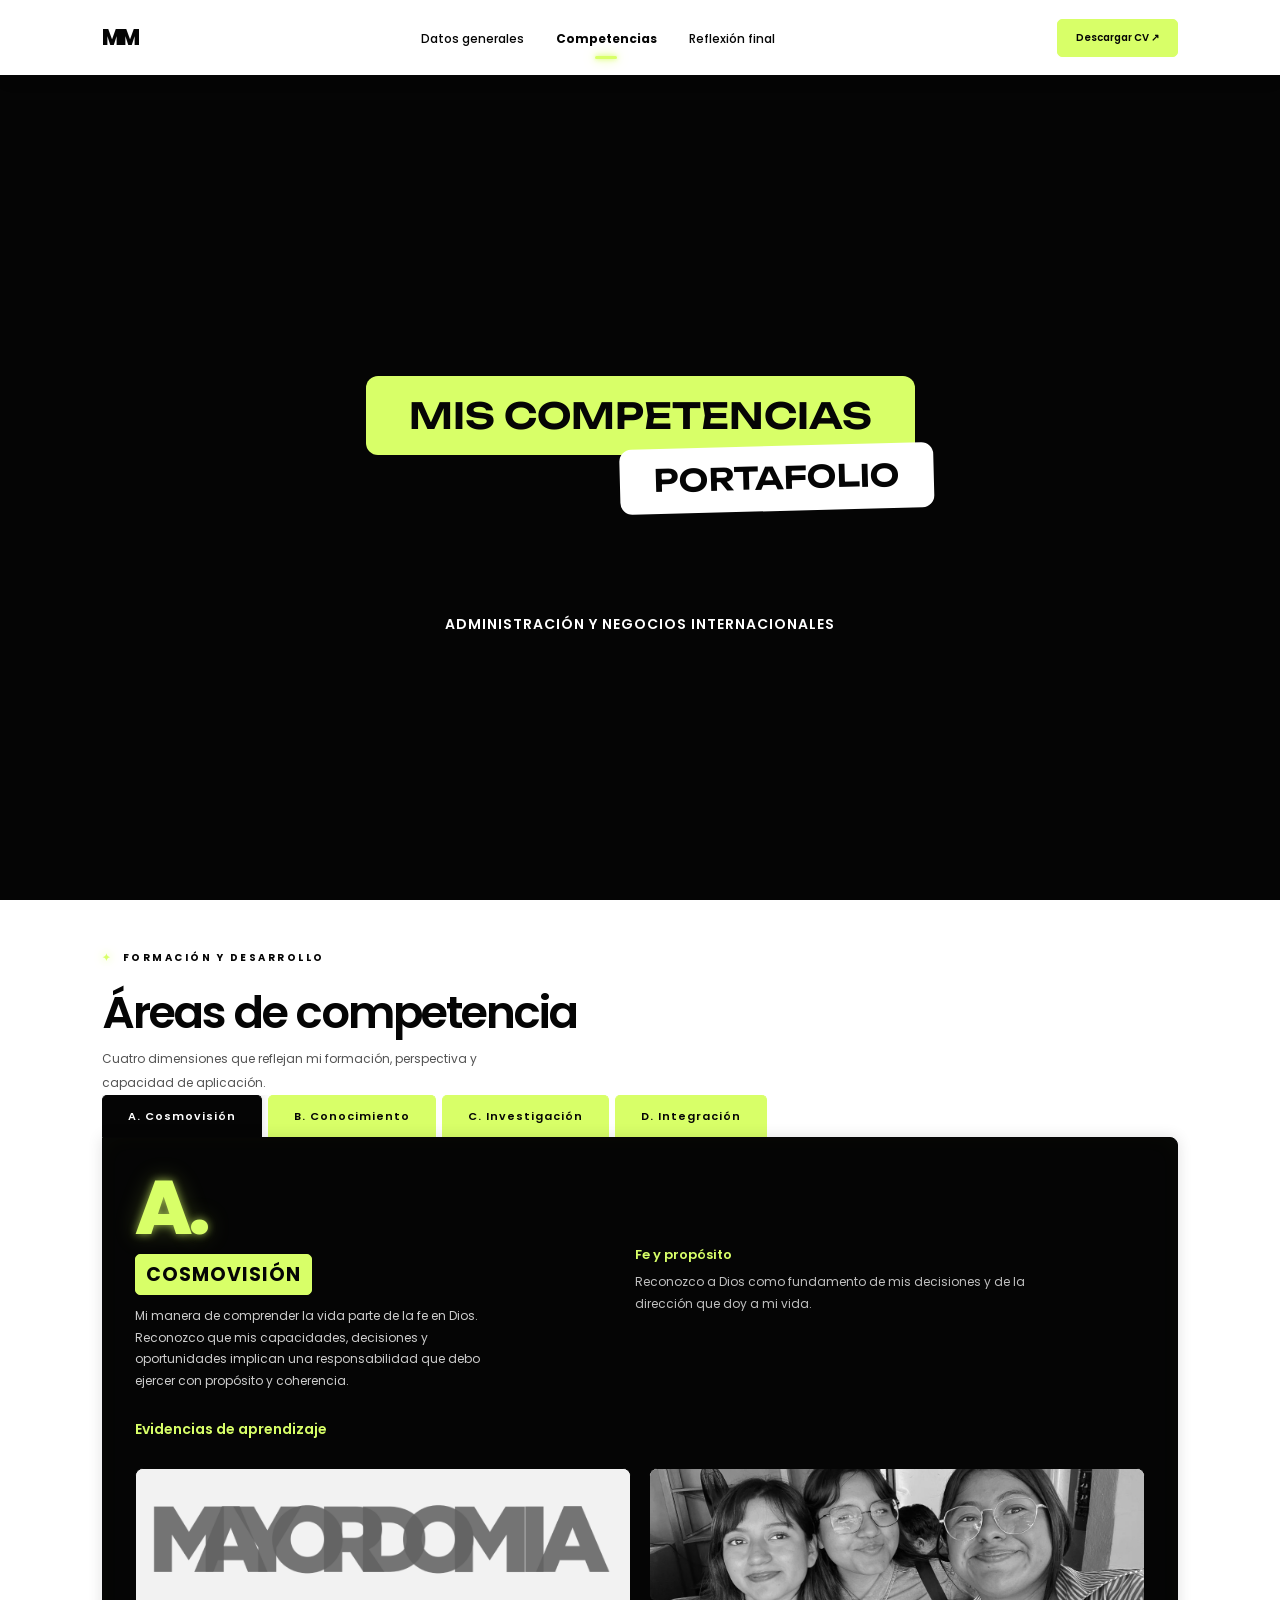
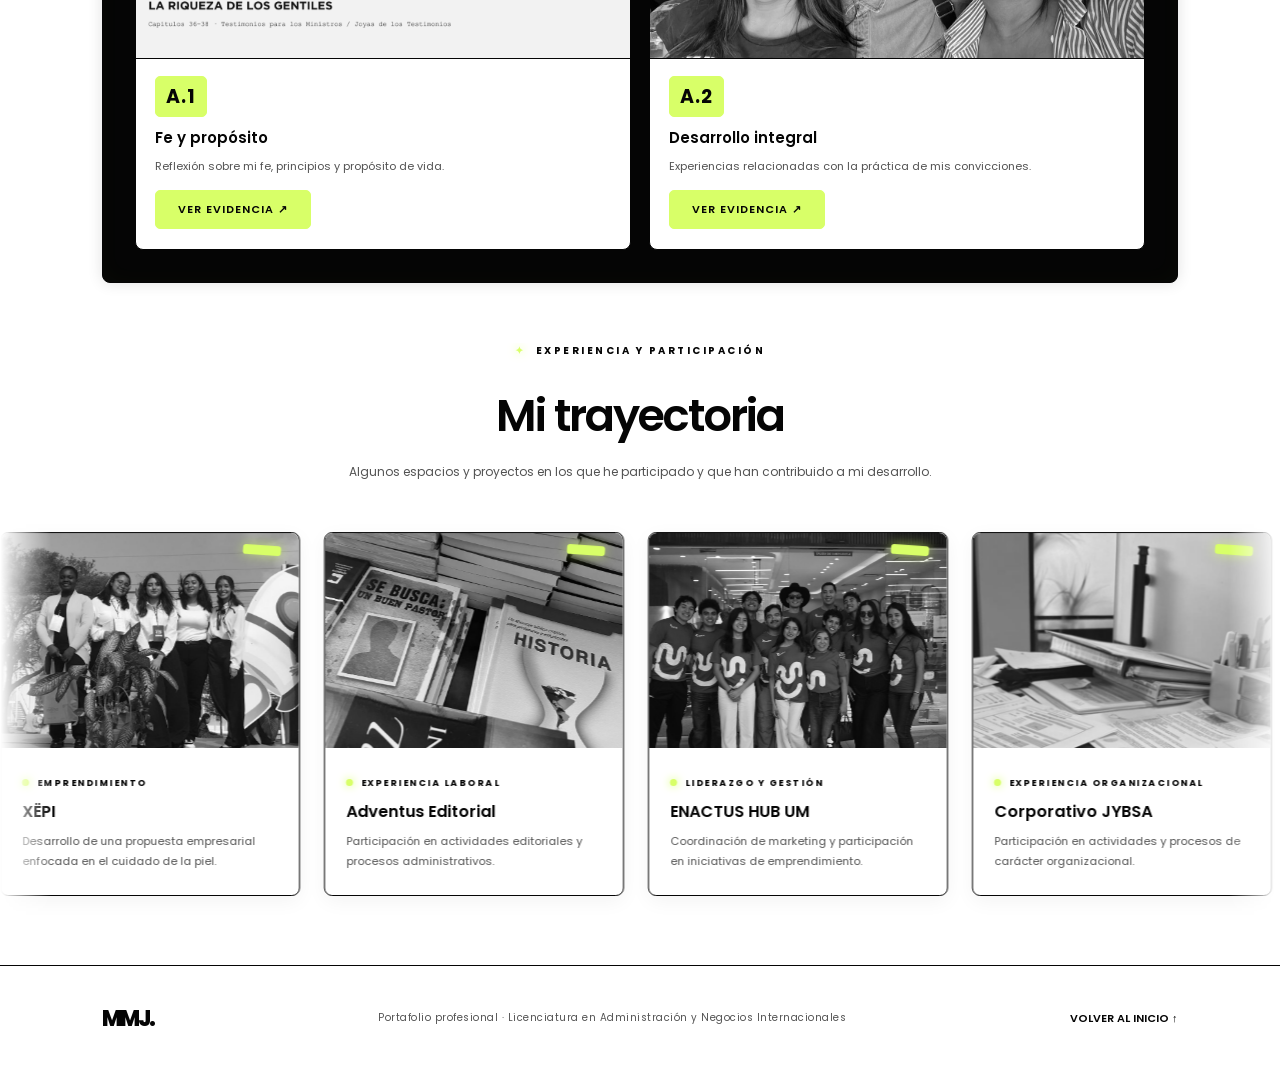
==== commit 6f57cf41: "Add files via upload" ====
--- a/competencias.html
+++ b/competencias.html
@@ -39,7 +39,7 @@
             </ul>
         </nav>
 
-        <a href="../index.html" class="backHome">
+        <a href="https://drive.google.com/file/d/1Kq2BNlvaKwb-qA3dCQf8cieoFY-ZsErO/view?usp=sharing" class="backHome">
             Descargar CV ↗
         </a>
 
--- a/competencias.css
+++ b/competencias.css
@@ -1,4 +1,3 @@
-
 /* =========================================
    1. CONFIGURACIÓN GENERAL
    BLACK NEON EDITORIAL
@@ -269,75 +268,207 @@
     justify-content: center;
 }
 
-/* Cuadrícula sutil que se desvanece hacia los bordes */
-.skillsHero::before {
-    content: "";
+/* Fondo negro liso (sin cuadrícula ni resplandor) */
+
+/* Las reglas de la portada usan #portada para que ninguna otra regla las pise */
+
+#portada.skillsHero {
+    display: flex;
+    flex-direction: column;
+    align-items: center;
+    justify-content: center;
+    text-align: center;
+    padding: clamp(80px, 11vw, 130px) 8% clamp(60px, 8vw, 95px);
+    overflow: hidden;
+}
+
+/* Animaciones propias de la portada */
+
+@keyframes pillInLeft {
+    from { opacity: 0; transform: translateX(-90px) scale(0.92); }
+    to   { opacity: 1; transform: none; }
+}
+
+@keyframes pillInRight {
+    from { opacity: 0; transform: translateX(calc(6% + 90px)) rotate(6deg) scale(0.9); }
+    to   { opacity: 1; transform: translateX(6%) rotate(-1.5deg); }
+}
+
+@keyframes heroFloat {
+    0%, 100% { transform: translateY(0); }
+    50%      { transform: translateY(-14px); }
+}
+
+@keyframes sway {
+    0%, 100% { rotate: -2deg; }
+    50%      { rotate: 2.5deg; }
+}
+
+@keyframes heroFadeUp {
+    from { opacity: 0; transform: translateY(16px); }
+    to   { opacity: 1; transform: none; }
+}
+
+/* Contenedor de las dos tiras (flota suavemente) */
+#portada .titleGroup {
+    display: flex;
+    flex-direction: column;
+    align-items: center;
+    width: fit-content;
+    max-width: 100%;
+    margin: 0 auto;
+    animation: heroFloat 5s ease-in-out 1.2s infinite;
+}
+
+#portada .pill {
+    max-width: 100%;
+    font-family: 'Unbounded', 'Poppins', sans-serif;
+    font-weight: 600;
+    line-height: 1.1;
+    letter-spacing: 0;
+    text-align: center;
+    text-transform: uppercase;
+    color: var(--primary);
+    border-radius: 12px;
+}
+
+/* Tira larga: verde */
+#portada .pillMain {
+    position: relative;
+    z-index: 1;
+    margin: 0;
+    padding: 0.55em 1.2em;
+    font-size: clamp(15px, 2.8vw, 40px);
+    background: var(--accent);
+    transition: background 0.35s ease, transform 0.45s cubic-bezier(0.3, 1.6, 0.5, 1);
+    animation: pillInLeft 0.8s cubic-bezier(0.22, 1.2, 0.36, 1) 0.1s backwards;
+}
+
+/* Tira corta: blanca, encimada y un poco a la derecha */
+#portada .pillSmall {
+    position: relative;
+    z-index: 2;
+    align-self: flex-end;
+    margin: -0.3em 0 0;
+    padding: 0.5em 1.1em;
+    font-size: clamp(13px, 2.4vw, 34px);
+    background: #ffffff;
+    transform: translateX(6%) rotate(-1.5deg);
+    transition: background 0.35s ease, transform 0.45s cubic-bezier(0.3, 1.6, 0.5, 1);
+    animation:
+        pillInRight 0.8s cubic-bezier(0.22, 1.2, 0.36, 1) 0.35s backwards,
+        sway 3.6s ease-in-out 1.3s infinite;
+}
+
+/* Al pasar el mouse, las tiras crecen y cambian de color entre sí */
+#portada .titleGroup:hover .pillMain {
+    background: #ffffff;
+    transform: scale(1.04);
+}
+
+#portada .titleGroup:hover .pillSmall {
+    background: var(--accent);
+    transform: translateX(4%) rotate(-1.5deg) scale(1.1);
+}
+
+/* Letras pequeñas de abajo: blancas */
+#portada .coverTag {
+    max-width: 560px;
+    margin: clamp(40px, 8vw, 110px) 0 0;
+    font-size: clamp(10px, 1.3vw, 14px);
+    font-weight: 600;
+    letter-spacing: 1px;
+    line-height: 1.6;
+    text-transform: uppercase;
+    color: #ffffff;
+    animation: heroFadeUp 0.8s ease 0.8s backwards;
+}
+
+/* Textos pequeños en las esquinas de arriba (detalle editorial discreto) */
+#portada .heroMeta {
     position: absolute;
-    inset: 0;
-    z-index: -1;
-    background-image:
-        linear-gradient(rgba(216, 255, 104, 0.06) 1px, transparent 1px),
-        linear-gradient(90deg, rgba(216, 255, 104, 0.06) 1px, transparent 1px);
-    background-size: 48px 48px;
-    mask-image: radial-gradient(ellipse at center, black 20%, transparent 75%);
-    -webkit-mask-image: radial-gradient(ellipse at center, black 20%, transparent 75%);
-    pointer-events: none;
-}
-
-/* Resplandor neón central */
-.skillsHero::after {
-    content: "";
+    top: 24px;
+    font-size: 10px;
+    font-weight: 600;
+    letter-spacing: 2.5px;
+    text-transform: uppercase;
+    color: rgba(255, 255, 255, 0.5);
+    animation: heroFadeUp 0.8s ease 1s backwards;
+}
+
+#portada .heroMetaLeft  { left: 8%; }
+#portada .heroMetaRight { right: 8%; }
+
+/* Accesos rápidos a las cuatro áreas */
+#portada .heroTabs {
     position: absolute;
-    width: 620px;
-    height: 620px;
-    top: -340px;
-    left: 50%;
-    transform: translateX(-50%);
-    z-index: -1;
-    background: radial-gradient(circle, rgba(216, 255, 104, 0.2), transparent 68%);
-    pointer-events: none;
-}
-
-.skillsHero > * {
-    animation: panelIn 0.7s ease both;
-}
-.skillsHero > *:nth-child(2) { animation-delay: 0.1s; }
-.skillsHero > *:nth-child(3) { animation-delay: 0.2s; }
-.skillsHero > *:nth-child(4) { animation-delay: 0.3s; }
-
-.skillsHero .sectionLabel {
+    left: 8%;
+    right: 8%;
+    bottom: 30px;
+    display: flex;
+    flex-wrap: wrap;
+    justify-content: center;
+    gap: 10px;
+    animation: heroFadeUp 0.8s ease 1.1s backwards;
+}
+
+#portada .heroTabs a {
+    display: inline-flex;
+    align-items: center;
+    gap: 8px;
+    padding: 9px 16px;
+    border: 1px solid rgba(255, 255, 255, 0.28);
+    border-radius: 12px;
+    color: #ffffff;
+    font-size: 11px;
+    font-weight: 500;
+    letter-spacing: 0.5px;
+    text-decoration: none;
+    transition: background 0.3s ease,
+                color 0.3s ease,
+                border-color 0.3s ease,
+                transform 0.35s cubic-bezier(0.3, 1.6, 0.5, 1);
+}
+
+#portada .heroTabs b {
+    font-weight: 700;
     color: var(--accent);
-    margin-bottom: 20px;
-    padding: 7px 14px;
-    border: 1px solid rgba(216, 255, 104, 0.35);
-    border-radius: var(--radius-sm);
-    background: rgba(216, 255, 104, 0.06);
-}
-
-.skillsHero h1 {
-    max-width: 820px;
-    margin-bottom: 22px;
-    color: #ffffff;
-    font-size: clamp(38px, 6vw, 72px);
-    font-weight: 600;
-    line-height: 1.05;
-    letter-spacing: -3px;
-}
-
-/* Opcional: <h1>Mis <em>competencias</em></h1> */
-.skillsHero h1 em {
-    font-style: normal;
-    color: var(--accent);
-    text-shadow: 0 0 12px rgba(216, 255, 104, 0.6),
-                 0 0 32px rgba(216, 255, 104, 0.25);
-}
-
-.skillsHero p {
-    max-width: 560px;
-    margin-bottom: 34px;
-    font-size: 14px;
-    line-height: 1.9;
-    color: rgba(255, 255, 255, 0.78);
+    transition: color 0.3s ease;
+}
+
+#portada .heroTabs a:hover,
+#portada .heroTabs a:focus-visible {
+    background: var(--accent);
+    border-color: var(--accent);
+    color: var(--primary);
+    transform: translateY(-4px);
+}
+
+#portada .heroTabs a:hover b,
+#portada .heroTabs a:focus-visible b {
+    color: var(--primary);
+}
+
+#portada .heroTabs a:focus-visible {
+    outline: 2px solid var(--accent);
+    outline-offset: 3px;
+}
+
+@media (max-width: 600px) {
+    #portada.skillsHero {
+        padding-bottom: 150px;
+    }
+
+    #portada .heroMetaLeft  { left: 6%; }
+    #portada .heroMetaRight { right: 6%; }
+    #portada .heroTabs      { left: 6%; right: 6%; }
+}
+
+@media (prefers-reduced-motion: reduce) {
+    #portada .titleGroup,
+    #portada .pillSmall {
+        animation: none;
+    }
 }
 
 .heroButton {
@@ -1283,4 +1414,4 @@
         scroll-behavior: auto !important;
     }
 
-}
+}
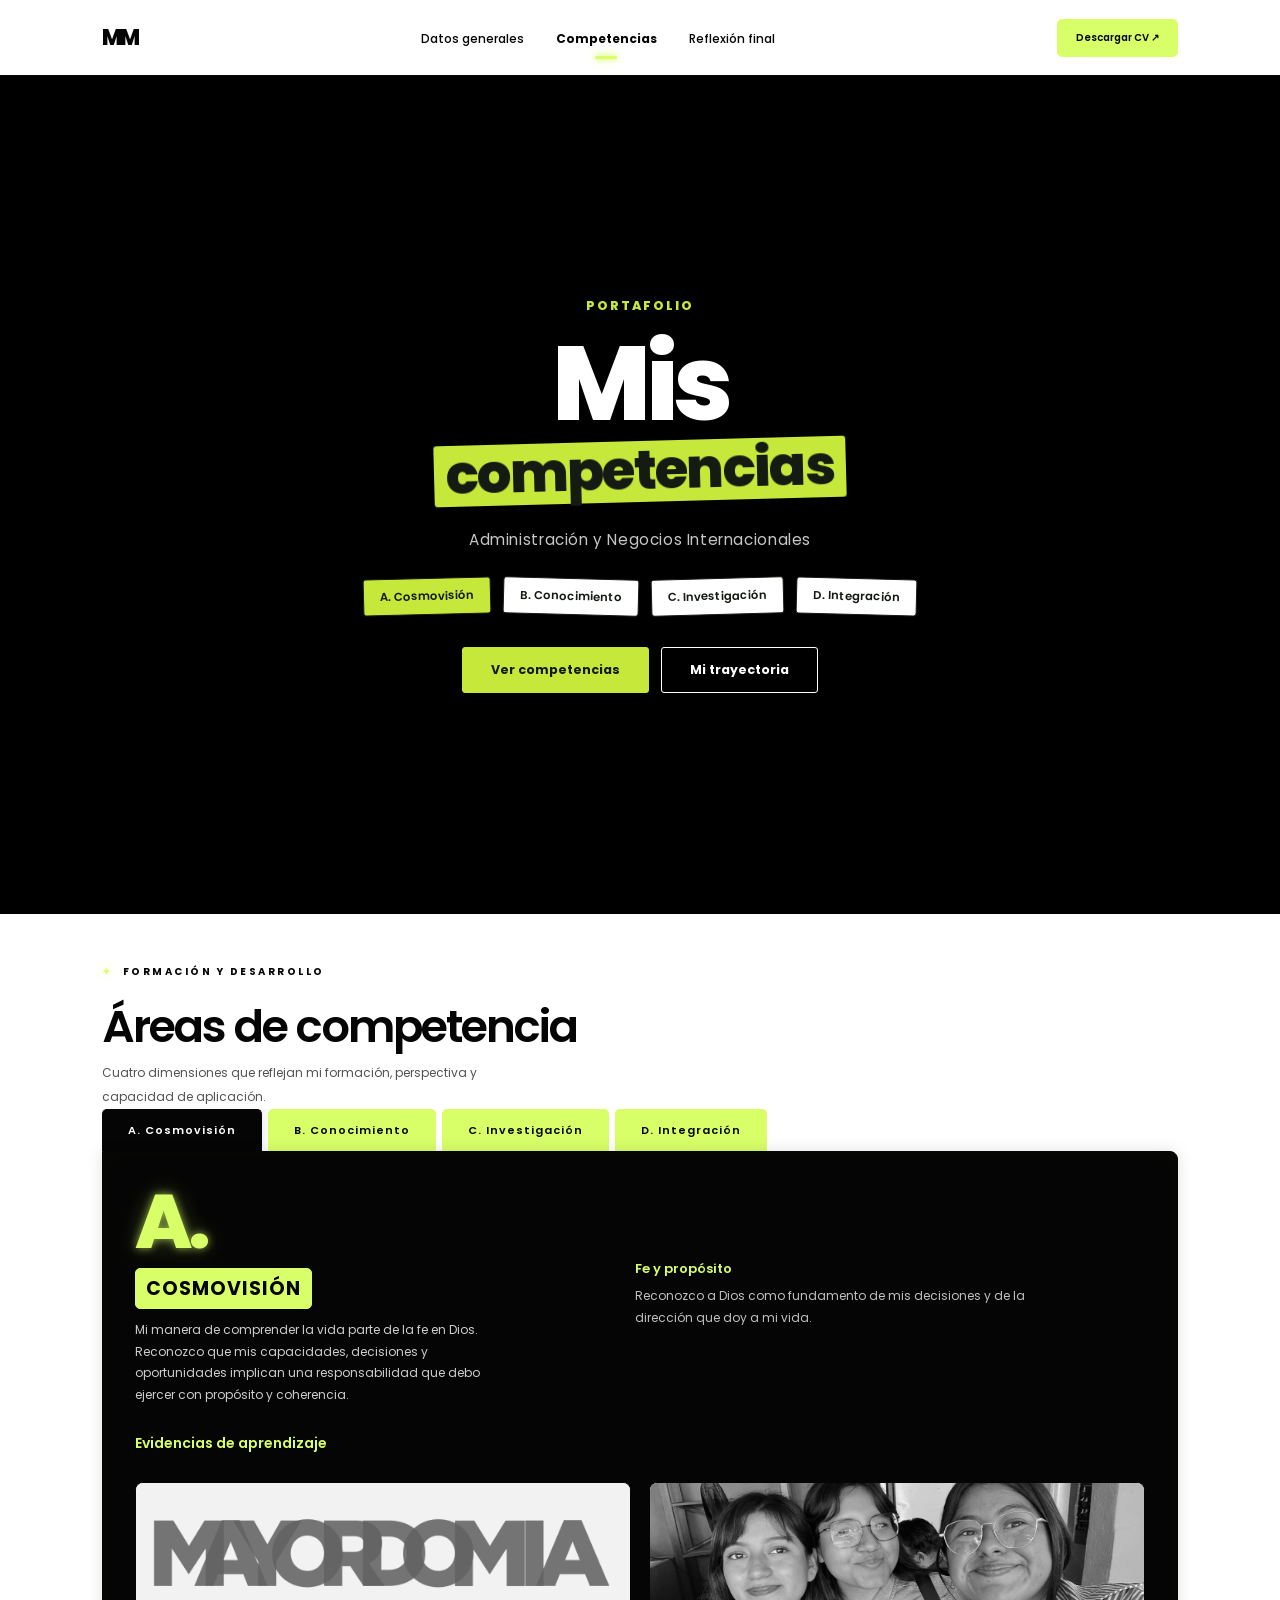
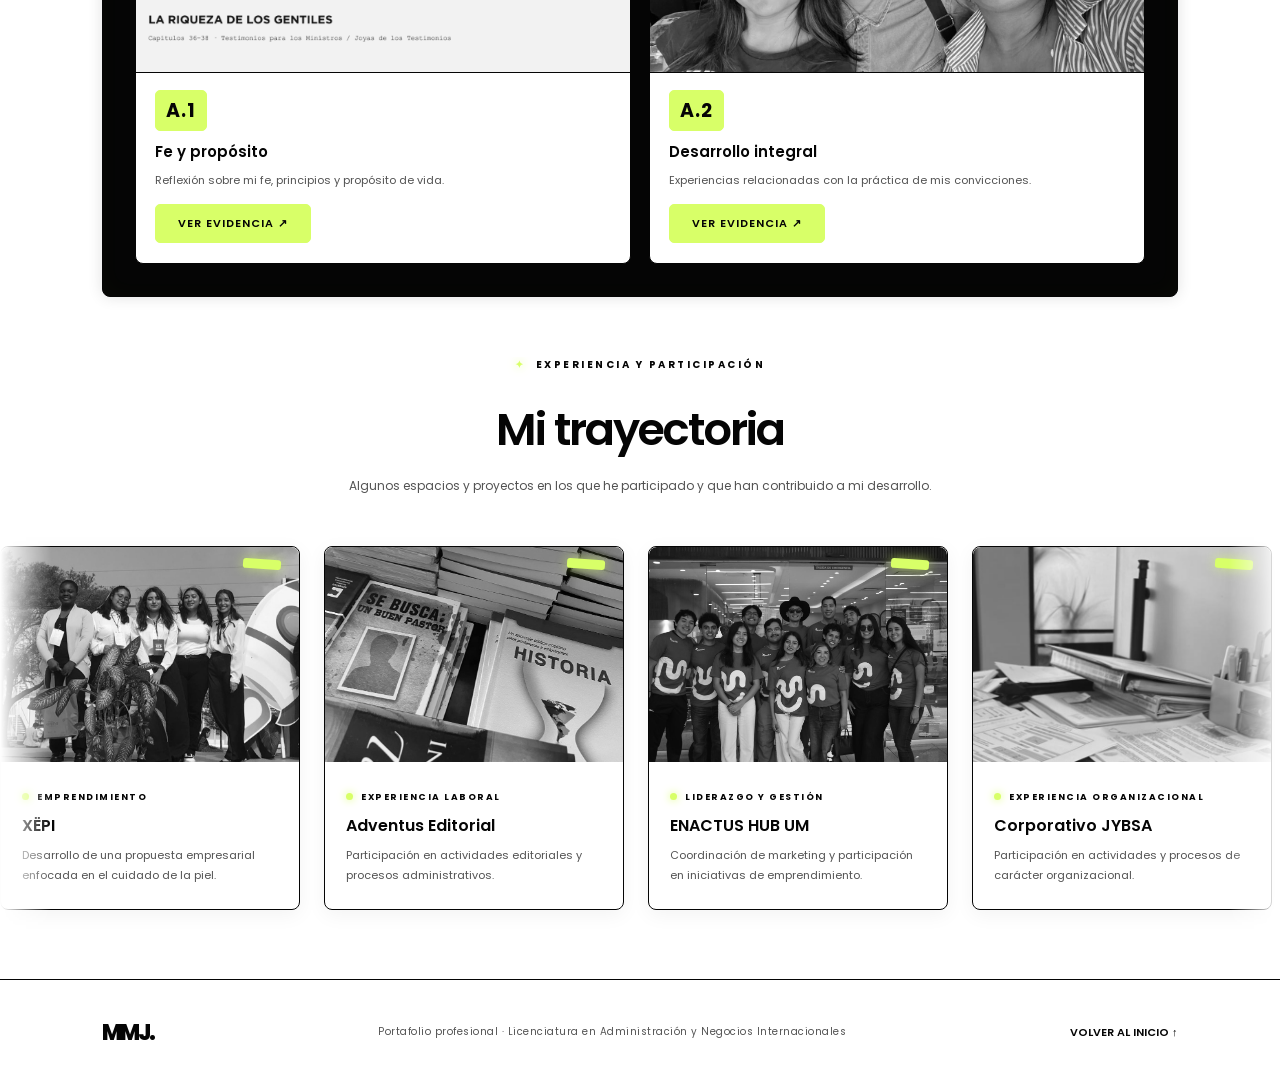
==== commit 2eb60f54: "Add files via upload" ====
--- a/competencias.html
+++ b/competencias.html
@@ -47,21 +47,45 @@
 
 
     <!-- PORTADA -->
-    <section class="skillsHero" id="portada">
-
-        <div class="titleGroup">
-
-            <h1 class="pill pillMain">MIS COMPETENCIAS</h1>
-
-            <h2 class="pill pillSmall">PORTAFOLIO</h2>
-
+ <!-- PORTADA -->
+    <section class="skillsCover" id="portada">
+
+        <!-- Fotos de fondo (cambia las imágenes aquí) -->
+        <div class="sc-slides" aria-hidden="true">
+            <div class="sc-slide" style="background-image: url('cosmovision1.png');"></div>
+            <div class="sc-slide" style="background-image: url('conocimiento1.png');"></div>
+            <div class="sc-slide" style="background-image: url('investigacion1.png');"></div>
+            <div class="sc-slide" style="background-image: url('integracion1.png');"></div>
         </div>
 
-        <p class="coverTag">ADMINISTRACIÓN Y NEGOCIOS INTERNACIONALES</p>
-
+        <div class="sc-overlay"></div>
+
+        <div class="sc-content">
+
+            <p class="sc-label">PORTAFOLIO</p>
+
+            <h1 class="sc-title">
+                <span class="sc-line sc-line-big">Mis</span>
+                <span class="sc-line sc-line-thin">competencias</span>
+            </h1>
+
+            <p class="sc-career">Administración y Negocios Internacionales</p>
+
+            <ul class="sc-tags">
+                <li><a href="#competencias">A. Cosmovisión</a></li>
+                <li><a href="#competencias">B. Conocimiento</a></li>
+                <li><a href="#competencias">C. Investigación</a></li>
+                <li><a href="#competencias">D. Integración</a></li>
+            </ul>
+
+            <div class="sc-buttons">
+                <a href="#competencias" class="sc-btn sc-btn-primary">Ver competencias</a>
+                <a href="#trayectoria" class="sc-btn sc-btn-secondary">Mi trayectoria</a>
+            </div>
+
+        </div>
 
     </section>
-
 
     <!-- COMPETENCIAS -->
     <main class="skills" id="competencias">
--- a/competencias.css
+++ b/competencias.css
@@ -248,266 +248,322 @@
 /* =========================================
    5. PORTADA DE COMPETENCIAS
 ========================================= */
-:root {
-    --header-h: 76px;
-}
-
-.skillsHero {
+/* =====================================================
+   PORTADA — COMPETENCIAS
+   Mismo estilo que la portada de inicio: fotos de fondo,
+   capa negra, contenido centrado y acentos lime.
+   Todas las clases llevan el prefijo "sc-" para no chocar
+   con lo que ya existe en competencias.css.
+===================================================== */
+
+.skillsCover {
+    --lime:       #C5E83B;
+    --ink:        #151A12;
+    --white:      #FFFFFF;
+    --on-ink:     rgba(255, 255, 255, .78);
+    --radius:     3px;
+    --transition: .35s ease;
+    --photo-gray: .85;   /* 1 = blanco y negro, 0 = a color */
+    --cycle:      20s;   /* 4 fotos x 5s */
+
+    position: relative;
+    width: 100%;
+    height: calc(100svh - var(--header-h, 62px));
+    min-height: 560px;
+    display: flex;
+    justify-content: center;
+    align-items: center;
+    overflow: hidden;
+    background: #000;
+    isolation: isolate;
+    font-family: 'Poppins', sans-serif;
+}
+
+/* ---------- Fotos de fondo ---------- */
+
+.sc-slides {
+    position: absolute;
+    inset: 0;
+    z-index: 0;
+}
+
+.sc-slide {
+    position: absolute;
+    inset: 0;
+    background-size: cover;
+    background-position: center;
+    background-color: #151515;
+    filter: grayscale(var(--photo-gray));
+    opacity: 0;
+    will-change: opacity, transform;
+    animation: scSlideShow var(--cycle) linear infinite;
+}
+
+.sc-slide:nth-child(1) { animation-delay: 0s; }
+.sc-slide:nth-child(2) { animation-delay: 5s; }
+.sc-slide:nth-child(3) { animation-delay: 10s; }
+.sc-slide:nth-child(4) { animation-delay: 15s; }
+
+@keyframes scSlideShow {
+    0%   { opacity: 0; transform: scale(1.02); }
+    6%   { opacity: 1; }
+    25%  { opacity: 1; }
+    31%  { opacity: 0; transform: scale(1.12); }
+    100% { opacity: 0; transform: scale(1.12); }
+}
+
+/* ---------- Capa negra traslúcida ---------- */
+
+.sc-overlay {
+    position: absolute;
+    inset: 0;
+    z-index: 1;
+    background: linear-gradient(
+        to bottom,
+        rgba(0, 0, 0, .6) 0%,
+        rgba(0, 0, 0, .85) 100%
+    );
+}
+
+/* ---------- Contenido centrado ---------- */
+
+.sc-content {
+    position: relative;
+    z-index: 2;
+    width: 88%;
+    max-width: 1100px;
     display: flex;
     flex-direction: column;
     align-items: center;
     text-align: center;
-    padding: clamp(80px, 11vw, 130px) 8% clamp(60px, 8vw, 95px);
-    background: var(--primary);
-    color: var(--surface);
-    position: relative;
-    overflow: hidden;
-    isolation: isolate;
-    min-height: calc(100vh - var(--header-h));
-    min-height: calc(100svh - var(--header-h)); /* mejor en móviles */
-    justify-content: center;
-}
-
-/* Fondo negro liso (sin cuadrícula ni resplandor) */
-
-/* Las reglas de la portada usan #portada para que ninguna otra regla las pise */
-
-#portada.skillsHero {
+    color: var(--white);
+}
+
+.sc-label {
+    margin-bottom: 18px;
+    color: var(--lime);
+    font-size: .78rem;
+    font-weight: 800;
+    letter-spacing: 2px;
+}
+
+/* Título: línea 1 blanca y apretada, línea 2 en bloque lime */
+
+.sc-title {
     display: flex;
     flex-direction: column;
     align-items: center;
-    justify-content: center;
-    text-align: center;
-    padding: clamp(80px, 11vw, 130px) 8% clamp(60px, 8vw, 95px);
-    overflow: hidden;
-}
-
-/* Animaciones propias de la portada */
-
-@keyframes pillInLeft {
-    from { opacity: 0; transform: translateX(-90px) scale(0.92); }
-    to   { opacity: 1; transform: none; }
-}
-
-@keyframes pillInRight {
-    from { opacity: 0; transform: translateX(calc(6% + 90px)) rotate(6deg) scale(0.9); }
-    to   { opacity: 1; transform: translateX(6%) rotate(-1.5deg); }
-}
-
-@keyframes heroFloat {
-    0%, 100% { transform: translateY(0); }
-    50%      { transform: translateY(-14px); }
-}
-
-@keyframes sway {
-    0%, 100% { rotate: -2deg; }
-    50%      { rotate: 2.5deg; }
-}
-
-@keyframes heroFadeUp {
-    from { opacity: 0; transform: translateY(16px); }
-    to   { opacity: 1; transform: none; }
-}
-
-/* Contenedor de las dos tiras (flota suavemente) */
-#portada .titleGroup {
-    display: flex;
-    flex-direction: column;
-    align-items: center;
-    width: fit-content;
-    max-width: 100%;
-    margin: 0 auto;
-    animation: heroFloat 5s ease-in-out 1.2s infinite;
-}
-
-#portada .pill {
-    max-width: 100%;
-    font-family: 'Unbounded', 'Poppins', sans-serif;
-    font-weight: 600;
-    line-height: 1.1;
-    letter-spacing: 0;
-    text-align: center;
-    text-transform: uppercase;
-    color: var(--primary);
-    border-radius: 12px;
-}
-
-/* Tira larga: verde */
-#portada .pillMain {
-    position: relative;
-    z-index: 1;
     margin: 0;
-    padding: 0.55em 1.2em;
-    font-size: clamp(15px, 2.8vw, 40px);
-    background: var(--accent);
-    transition: background 0.35s ease, transform 0.45s cubic-bezier(0.3, 1.6, 0.5, 1);
-    animation: pillInLeft 0.8s cubic-bezier(0.22, 1.2, 0.36, 1) 0.1s backwards;
-}
-
-/* Tira corta: blanca, encimada y un poco a la derecha */
-#portada .pillSmall {
-    position: relative;
-    z-index: 2;
-    align-self: flex-end;
-    margin: -0.3em 0 0;
-    padding: 0.5em 1.1em;
-    font-size: clamp(13px, 2.4vw, 34px);
-    background: #ffffff;
-    transform: translateX(6%) rotate(-1.5deg);
-    transition: background 0.35s ease, transform 0.45s cubic-bezier(0.3, 1.6, 0.5, 1);
-    animation:
-        pillInRight 0.8s cubic-bezier(0.22, 1.2, 0.36, 1) 0.35s backwards,
-        sway 3.6s ease-in-out 1.3s infinite;
-}
-
-/* Al pasar el mouse, las tiras crecen y cambian de color entre sí */
-#portada .titleGroup:hover .pillMain {
-    background: #ffffff;
-    transform: scale(1.04);
-}
-
-#portada .titleGroup:hover .pillSmall {
-    background: var(--accent);
-    transform: translateX(4%) rotate(-1.5deg) scale(1.1);
-}
-
-/* Letras pequeñas de abajo: blancas */
-#portada .coverTag {
-    max-width: 560px;
-    margin: clamp(40px, 8vw, 110px) 0 0;
-    font-size: clamp(10px, 1.3vw, 14px);
-    font-weight: 600;
-    letter-spacing: 1px;
+    font-size: clamp(3rem, 10vw, 6.6rem);
+    font-weight: 800;
+    line-height: .95;
+}
+
+.sc-line {
+    display: block;
+}
+
+.sc-line-big {
+    font-weight: 800;
+    letter-spacing: -.045em;
+    color: var(--white);
+}
+
+.sc-line-thin {
+    margin-top: .14em;
+    padding: .06em .22em .1em;
+    font-size: .52em;
+    font-weight: 800;
+    letter-spacing: -.03em;
+    color: var(--ink);
+    background: var(--lime);
+    border-radius: var(--radius);
+    rotate: -1.5deg;
+}
+
+.sc-career {
+    margin-top: 26px;
+    font-weight: 400;
+    font-size: clamp(.78rem, 1.3vw, .95rem);
     line-height: 1.6;
-    text-transform: uppercase;
-    color: #ffffff;
-    animation: heroFadeUp 0.8s ease 0.8s backwards;
-}
-
-/* Textos pequeños en las esquinas de arriba (detalle editorial discreto) */
-#portada .heroMeta {
-    position: absolute;
-    top: 24px;
-    font-size: 10px;
-    font-weight: 600;
-    letter-spacing: 2.5px;
-    text-transform: uppercase;
-    color: rgba(255, 255, 255, 0.5);
-    animation: heroFadeUp 0.8s ease 1s backwards;
-}
-
-#portada .heroMetaLeft  { left: 8%; }
-#portada .heroMetaRight { right: 8%; }
-
-/* Accesos rápidos a las cuatro áreas */
-#portada .heroTabs {
-    position: absolute;
-    left: 8%;
-    right: 8%;
-    bottom: 30px;
+    letter-spacing: .04em;
+    color: var(--on-ink);
+}
+
+/* ---------- Etiquetas (las 4 competencias, con enlace) ---------- */
+
+.sc-tags {
+    list-style: none;
     display: flex;
     flex-wrap: wrap;
     justify-content: center;
-    gap: 10px;
-    animation: heroFadeUp 0.8s ease 1.1s backwards;
-}
-
-#portada .heroTabs a {
+    gap: 12px;
+    margin: 26px 0 0;
+    padding: 0;
+}
+
+.sc-tags a {
+    display: block;
+    padding: 9px 16px;
+    font-size: .72rem;
+    font-weight: 600;
+    text-decoration: none;
+    color: var(--ink);
+    background: var(--white);
+    border: 1.5px solid var(--ink);
+    border-radius: var(--radius);
+    transition: rotate var(--transition), transform var(--transition),
+                background var(--transition), color var(--transition);
+}
+
+.sc-tags li:nth-child(odd) a  { rotate: -1.5deg; }
+.sc-tags li:nth-child(even) a { rotate: 1.5deg; }
+
+.sc-tags a:hover {
+    rotate: 0deg;
+    transform: translateY(-3px);
+    background: var(--ink);
+    color: var(--white);
+}
+
+.sc-tags li:first-child a { background: var(--lime); }
+.sc-tags li:first-child a:hover { color: var(--lime); background: var(--ink); }
+
+/* ---------- Botones ---------- */
+
+.sc-buttons {
+    display: flex;
+    justify-content: center;
+    align-items: center;
+    flex-wrap: wrap;
+    gap: 12px;
+    margin-top: 32px;
+}
+
+.sc-btn {
+    padding: 13px 28px;
     display: inline-flex;
+    justify-content: center;
     align-items: center;
-    gap: 8px;
-    padding: 9px 16px;
-    border: 1px solid rgba(255, 255, 255, 0.28);
-    border-radius: 12px;
-    color: #ffffff;
-    font-size: 11px;
-    font-weight: 500;
-    letter-spacing: 0.5px;
+    border-radius: var(--radius);
     text-decoration: none;
-    transition: background 0.3s ease,
-                color 0.3s ease,
-                border-color 0.3s ease,
-                transform 0.35s cubic-bezier(0.3, 1.6, 0.5, 1);
-}
-
-#portada .heroTabs b {
+    font-size: .78rem;
     font-weight: 700;
-    color: var(--accent);
-    transition: color 0.3s ease;
-}
-
-#portada .heroTabs a:hover,
-#portada .heroTabs a:focus-visible {
-    background: var(--accent);
-    border-color: var(--accent);
-    color: var(--primary);
-    transform: translateY(-4px);
-}
-
-#portada .heroTabs a:hover b,
-#portada .heroTabs a:focus-visible b {
-    color: var(--primary);
-}
-
-#portada .heroTabs a:focus-visible {
-    outline: 2px solid var(--accent);
-    outline-offset: 3px;
-}
-
-@media (max-width: 600px) {
-    #portada.skillsHero {
-        padding-bottom: 150px;
-    }
-
-    #portada .heroMetaLeft  { left: 6%; }
-    #portada .heroMetaRight { right: 6%; }
-    #portada .heroTabs      { left: 6%; right: 6%; }
-}
+    transition: transform var(--transition), background var(--transition),
+                color var(--transition), border-color var(--transition);
+}
+
+.sc-btn:hover { transform: translateY(-3px); }
+.sc-btn:focus-visible,
+.sc-tags a:focus-visible { outline: 3px solid var(--lime); outline-offset: 3px; }
+
+.sc-btn-primary {
+    background: var(--lime);
+    color: var(--ink);
+    border: 1.5px solid var(--lime);
+}
+.sc-btn-primary:hover { background: var(--white); border-color: var(--white); }
+
+.sc-btn-secondary {
+    background: transparent;
+    color: var(--white);
+    border: 1.5px solid var(--white);
+}
+.sc-btn-secondary:hover { background: var(--white); color: var(--ink); }
+
+/* ---------- Animación de entrada ---------- */
+
+.sc-label,
+.sc-line,
+.sc-career,
+.sc-tags li,
+.sc-buttons {
+    opacity: 0;
+    transform: translateY(26px);
+    animation: scRise .9s cubic-bezier(.2, .7, .2, 1) forwards;
+}
+
+.sc-label   { animation-delay: .15s; }
+.sc-career  { animation-delay: .90s; }
+.sc-buttons { animation-delay: 1.55s; }
+
+.sc-tags li:nth-child(1) { animation-delay: 1.10s; }
+.sc-tags li:nth-child(2) { animation-delay: 1.20s; }
+.sc-tags li:nth-child(3) { animation-delay: 1.30s; }
+.sc-tags li:nth-child(4) { animation-delay: 1.40s; }
+
+.sc-line-big {
+    animation:
+        scRise .9s cubic-bezier(.2, .7, .2, 1) .35s forwards,
+        scTighten 1.4s cubic-bezier(.2, .7, .2, 1) .35s forwards;
+}
+
+.sc-line-thin {
+    animation: scRise .9s cubic-bezier(.2, .7, .2, 1) .6s forwards;
+}
+
+@keyframes scRise {
+    to { opacity: 1; transform: translateY(0); }
+}
+
+@keyframes scTighten {
+    from { letter-spacing: .04em; }
+    to   { letter-spacing: -.045em; }
+}
+
+/* ---------- Celulares ---------- */
+
+@media (max-width: 700px) {
+
+    .skillsCover {
+        height: auto;
+        min-height: calc(100svh - 95px);
+        padding: 60px 0;
+    }
+
+    .sc-label { font-size: .7rem; }
+
+    .sc-title { font-size: clamp(2.6rem, 13vw, 4rem); }
+
+    .sc-career { max-width: 320px; }
+
+    .sc-tags { gap: 8px; margin-top: 20px; }
+    .sc-tags a { padding: 7px 12px; font-size: .66rem; }
+
+    .sc-buttons {
+        flex-direction: column;
+        align-items: stretch;
+        gap: 10px;
+        margin-top: 26px;
+        width: 100%;
+        max-width: 300px;
+        margin-inline: auto;
+    }
+
+    .sc-btn { width: 100%; }
+}
+
+@media (max-height: 660px) and (min-width: 701px) {
+    .sc-tags { display: none; }
+}
+
+/* ---------- Accesibilidad ---------- */
 
 @media (prefers-reduced-motion: reduce) {
-    #portada .titleGroup,
-    #portada .pillSmall {
+
+    .sc-slide { animation-duration: 60s; }
+
+    .sc-label,
+    .sc-line,
+    .sc-career,
+    .sc-tags li,
+    .sc-buttons {
+        opacity: 1;
+        transform: none;
         animation: none;
-    }
-}
-
-.heroButton {
-    display: inline-flex;
-    align-items: center;
-    gap: 10px;
-    padding: 14px 32px;
-    border: 1px solid var(--accent);
-    border-radius: var(--radius-sm);
-    background: var(--accent);
-    color: var(--primary);
-    font-size: 12px;
-    font-weight: 600;
-    letter-spacing: 1px;
-    text-decoration: none;
-    box-shadow: 0 0 18px rgba(216, 255, 104, 0.3);
-    transition: 0.35s ease;
-}
-
-.heroButton::after {
-    content: "↓";
-    transition: transform 0.35s ease;
-}
-
-.heroButton:hover,
-.heroButton:focus-visible {
-    background: var(--primary);
-    color: var(--accent);
-    box-shadow: 0 0 22px rgba(216, 255, 104, 0.45);
-}
-
-.heroButton:hover::after {
-    transform: translateY(3px);
-}
-
-.heroButton:focus-visible {
-    outline: 2px solid var(--accent);
-    outline-offset: 4px;
-}
+        transition: none;
+    }
+}  
 
 /* =========================================
    6. CARPETA DE COMPETENCIAS
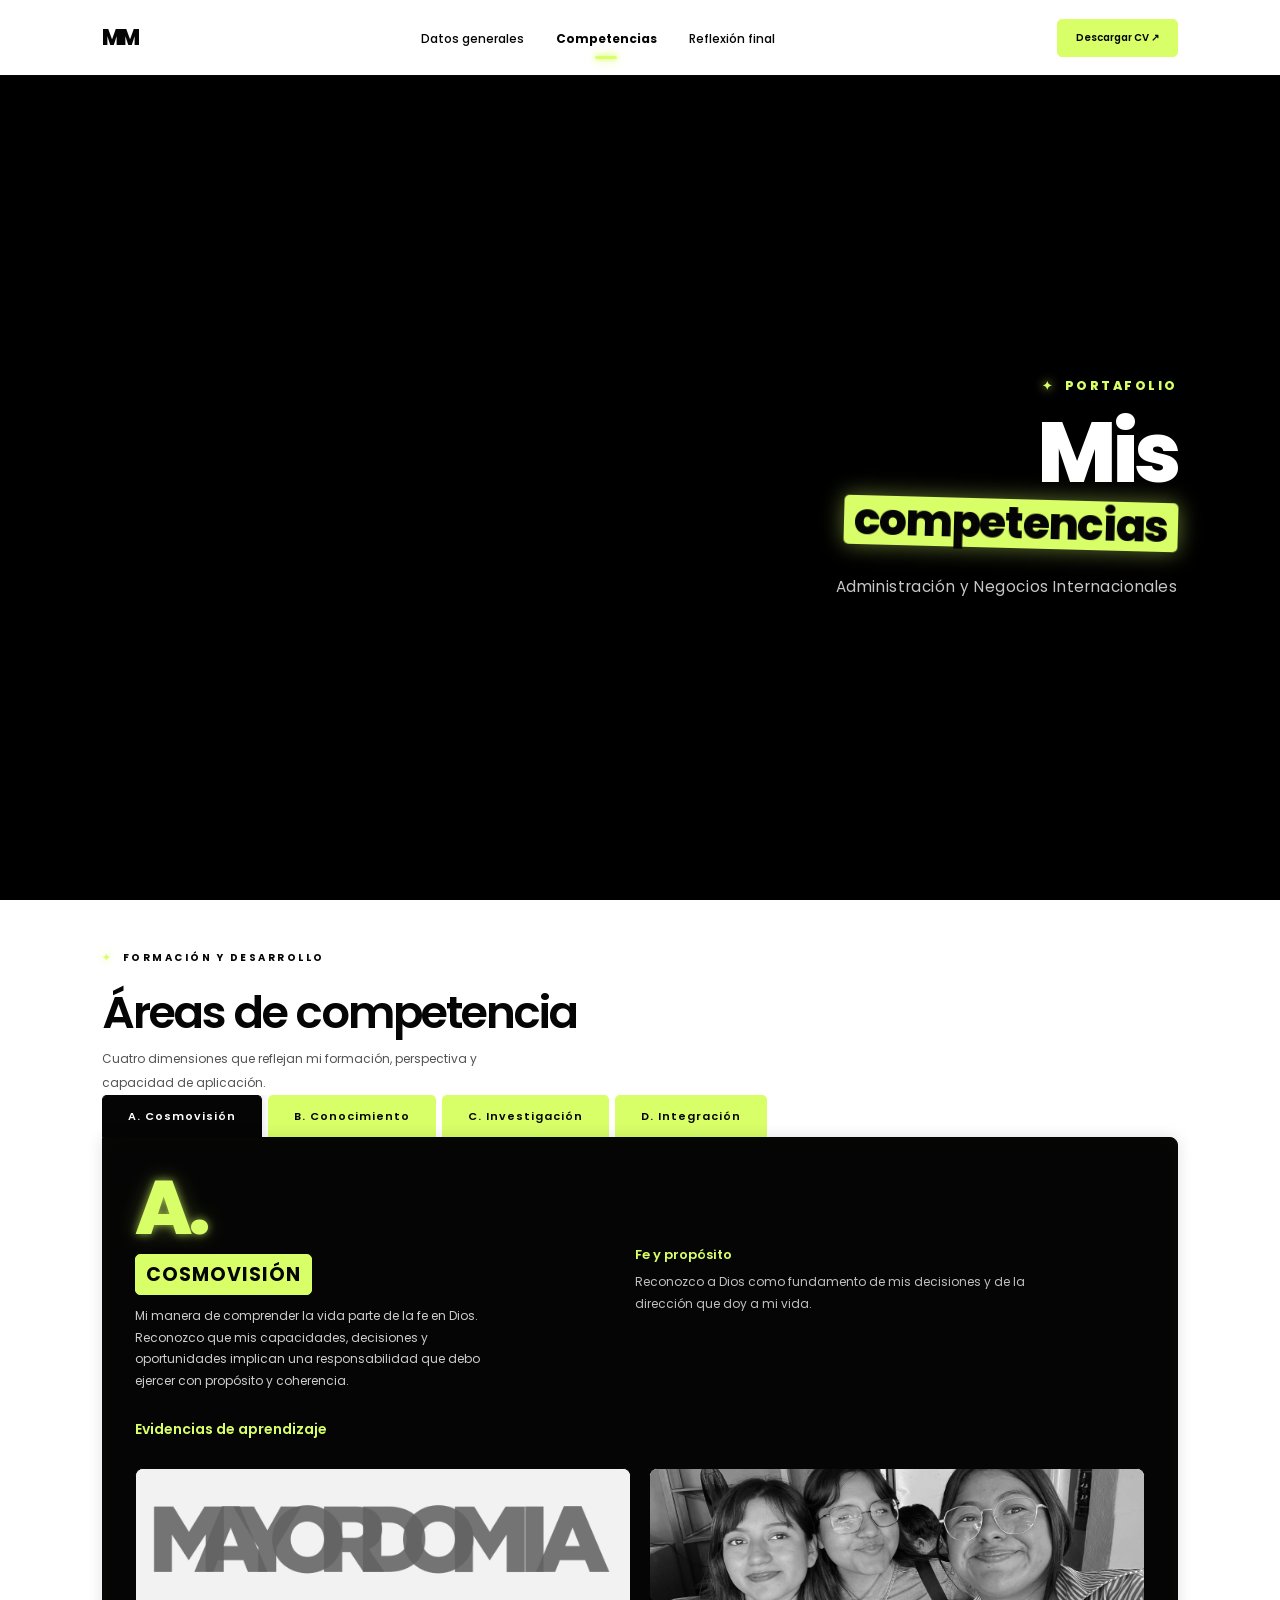
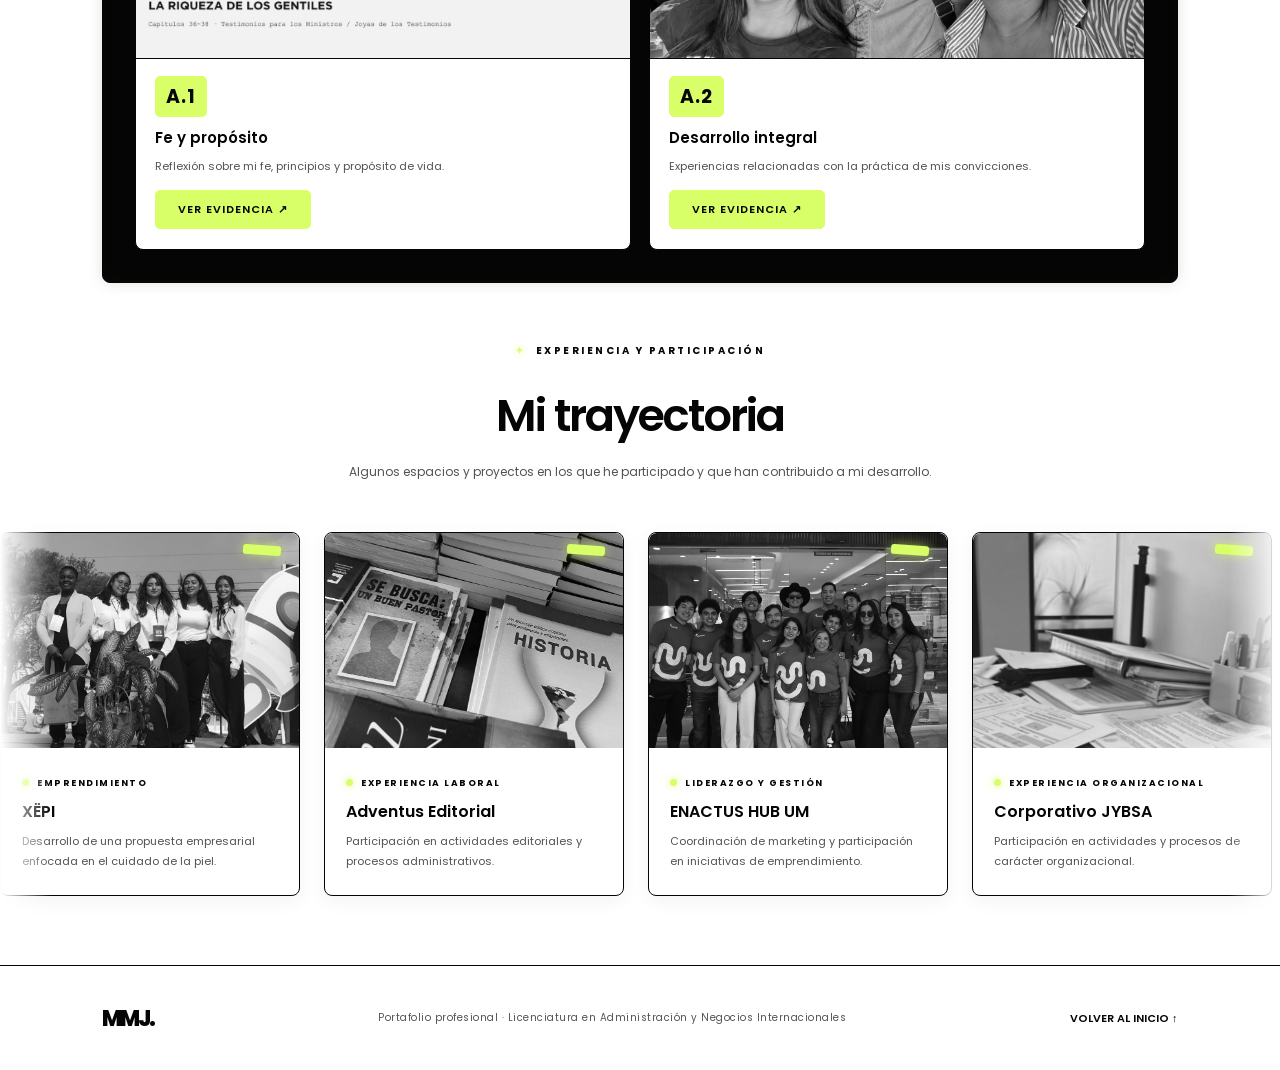
==== commit f2574c57: "Add files via upload" ====
--- a/competencias.html
+++ b/competencias.html
@@ -50,16 +50,15 @@
  <!-- PORTADA -->
     <section class="skillsCover" id="portada">
 
-        <!-- Fotos de fondo (cambia las imágenes aquí) -->
-        <div class="sc-slides" aria-hidden="true">
-            <div class="sc-slide" style="background-image: url('cosmovision1.png');"></div>
-            <div class="sc-slide" style="background-image: url('conocimiento1.png');"></div>
-            <div class="sc-slide" style="background-image: url('investigacion1.png');"></div>
-            <div class="sc-slide" style="background-image: url('integracion1.png');"></div>
+        <!-- Izquierda: letra gigante que cambia (decorativa) -->
+        <div class="sc-showcase" aria-hidden="true">
+            <div class="sc-item"><span class="sc-big">A</span><span class="sc-name">Cosmovisión</span></div>
+            <div class="sc-item"><span class="sc-big">B</span><span class="sc-name">Conocimiento</span></div>
+            <div class="sc-item"><span class="sc-big">C</span><span class="sc-name">Investigación</span></div>
+            <div class="sc-item"><span class="sc-big">D</span><span class="sc-name">Integración</span></div>
         </div>
 
-        <div class="sc-overlay"></div>
-
+        <!-- Derecha: texto -->
         <div class="sc-content">
 
             <p class="sc-label">PORTAFOLIO</p>
@@ -70,18 +69,6 @@
             </h1>
 
             <p class="sc-career">Administración y Negocios Internacionales</p>
-
-            <ul class="sc-tags">
-                <li><a href="#competencias">A. Cosmovisión</a></li>
-                <li><a href="#competencias">B. Conocimiento</a></li>
-                <li><a href="#competencias">C. Investigación</a></li>
-                <li><a href="#competencias">D. Integración</a></li>
-            </ul>
-
-            <div class="sc-buttons">
-                <a href="#competencias" class="sc-btn sc-btn-primary">Ver competencias</a>
-                <a href="#trayectoria" class="sc-btn sc-btn-secondary">Mi trayectoria</a>
-            </div>
 
         </div>
 
--- a/competencias.css
+++ b/competencias.css
@@ -250,92 +250,97 @@
 ========================================= */
 /* =====================================================
    PORTADA — COMPETENCIAS
-   Mismo estilo que la portada de inicio: fotos de fondo,
-   capa negra, contenido centrado y acentos lime.
-   Todas las clases llevan el prefijo "sc-" para no chocar
-   con lo que ya existe en competencias.css.
+   Fondo negro. Texto alineado a la derecha, equilibrado
+   con una letra gigante a la izquierda que cambia
+   A → B → C → D (las 4 competencias).
+   Las clases llevan el prefijo "sc-" para no chocar con
+   lo que ya existe en competencias.css.
 ===================================================== */
 
 .skillsCover {
-    --lime:       #C5E83B;
-    --ink:        #151A12;
-    --white:      #FFFFFF;
-    --on-ink:     rgba(255, 255, 255, .78);
-    --radius:     3px;
-    --transition: .35s ease;
-    --photo-gray: .85;   /* 1 = blanco y negro, 0 = a color */
-    --cycle:      20s;   /* 4 fotos x 5s */
+    --lime:   #d8ff68;
+    --ink:    #050505;
+    --white:  #FFFFFF;
+    --on-ink: rgba(255, 255, 255, .78);
+    --radius: 5px;
+    --glow:   rgba(216, 255, 104, .45);
+    --cycle:  16s;   /* 4 letras x 4s */
 
     position: relative;
     width: 100%;
-    height: calc(100svh - var(--header-h, 62px));
+    height: calc(100svh - var(--header-h, 76px));
     min-height: 560px;
-    display: flex;
-    justify-content: center;
+    display: grid;
+    grid-template-columns: 1fr 1fr;
     align-items: center;
+    gap: 40px;
+    padding: 0 8%;
     overflow: hidden;
     background: #000;
-    isolation: isolate;
     font-family: 'Poppins', sans-serif;
 }
 
-/* ---------- Fotos de fondo ---------- */
-
-.sc-slides {
-    position: absolute;
-    inset: 0;
-    z-index: 0;
-}
-
-.sc-slide {
-    position: absolute;
-    inset: 0;
-    background-size: cover;
-    background-position: center;
-    background-color: #151515;
-    filter: grayscale(var(--photo-gray));
-    opacity: 0;
-    will-change: opacity, transform;
-    animation: scSlideShow var(--cycle) linear infinite;
-}
-
-.sc-slide:nth-child(1) { animation-delay: 0s; }
-.sc-slide:nth-child(2) { animation-delay: 5s; }
-.sc-slide:nth-child(3) { animation-delay: 10s; }
-.sc-slide:nth-child(4) { animation-delay: 15s; }
-
-@keyframes scSlideShow {
-    0%   { opacity: 0; transform: scale(1.02); }
-    6%   { opacity: 1; }
-    25%  { opacity: 1; }
-    31%  { opacity: 0; transform: scale(1.12); }
-    100% { opacity: 0; transform: scale(1.12); }
-}
-
-/* ---------- Capa negra traslúcida ---------- */
-
-.sc-overlay {
-    position: absolute;
-    inset: 0;
-    z-index: 1;
-    background: linear-gradient(
-        to bottom,
-        rgba(0, 0, 0, .6) 0%,
-        rgba(0, 0, 0, .85) 100%
-    );
-}
-
-/* ---------- Contenido centrado ---------- */
-
-.sc-content {
-    position: relative;
-    z-index: 2;
-    width: 88%;
-    max-width: 1100px;
+/* =========================================
+   IZQUIERDA: letra gigante que cambia
+   ========================================= */
+
+.sc-showcase {
+    display: grid;
+    justify-items: start;
+    align-items: center;
+}
+
+.sc-item {
+    grid-area: 1 / 1;
     display: flex;
     flex-direction: column;
-    align-items: center;
-    text-align: center;
+    align-items: flex-start;
+    gap: 14px;
+    opacity: 0;
+    animation: scCycle var(--cycle) ease infinite;
+}
+
+.sc-item:nth-child(1) { animation-delay: .5s; }
+.sc-item:nth-child(2) { animation-delay: 4.5s; }
+.sc-item:nth-child(3) { animation-delay: 8.5s; }
+.sc-item:nth-child(4) { animation-delay: 12.5s; }
+
+.sc-big {
+    font-size: clamp(9rem, 26vw, 21rem);
+    font-weight: 800;
+    line-height: .8;
+    letter-spacing: -.06em;
+    color: var(--lime);
+    text-shadow: 0 0 8px rgba(216, 255, 104, .65),
+                 0 0 40px rgba(216, 255, 104, .25);
+}
+
+.sc-name {
+    padding-left: .4rem;
+    font-size: clamp(1rem, 1.8vw, 1.5rem);
+    font-weight: 600;
+    letter-spacing: -.01em;
+    color: var(--white);
+}
+
+@keyframes scCycle {
+    0%   { opacity: 0; transform: translateY(28px); }
+    4%   { opacity: 1; transform: translateY(0); }
+    22%  { opacity: 1; transform: translateY(0); }
+    27%  { opacity: 0; transform: translateY(-28px); }
+    100% { opacity: 0; transform: translateY(-28px); }
+}
+
+/* =========================================
+   DERECHA: texto alineado a la derecha
+   ========================================= */
+
+.sc-content {
+    width: 100%;
+    display: flex;
+    flex-direction: column;
+    align-items: flex-end;
+    text-align: right;
     color: var(--white);
 }
 
@@ -344,17 +349,28 @@
     color: var(--lime);
     font-size: .78rem;
     font-weight: 800;
-    letter-spacing: 2px;
-}
-
-/* Título: línea 1 blanca y apretada, línea 2 en bloque lime */
+    letter-spacing: 2.5px;
+}
+
+.sc-label::before {
+    content: "✦";
+    display: inline-block;
+    margin-right: 10px;
+    text-shadow: 0 0 10px var(--lime);
+    animation: scSparkle 2s ease-in-out infinite;
+}
+
+@keyframes scSparkle {
+    0%, 100% { opacity: .35; transform: scale(.8); }
+    50%      { opacity: 1;   transform: scale(1.15); }
+}
 
 .sc-title {
     display: flex;
     flex-direction: column;
-    align-items: center;
+    align-items: flex-end;
     margin: 0;
-    font-size: clamp(3rem, 10vw, 6.6rem);
+    font-size: clamp(2.8rem, 6.6vw, 6rem);
     font-weight: 800;
     line-height: .95;
 }
@@ -378,119 +394,32 @@
     color: var(--ink);
     background: var(--lime);
     border-radius: var(--radius);
-    rotate: -1.5deg;
+    box-shadow: 0 0 22px var(--glow);
+    rotate: 1.5deg;
 }
 
 .sc-career {
+    max-width: 360px;
     margin-top: 26px;
     font-weight: 400;
-    font-size: clamp(.78rem, 1.3vw, .95rem);
-    line-height: 1.6;
+    font-size: clamp(.78rem, 1.2vw, .95rem);
+    line-height: 1.7;
     letter-spacing: .04em;
     color: var(--on-ink);
 }
 
-/* ---------- Etiquetas (las 4 competencias, con enlace) ---------- */
-
-.sc-tags {
-    list-style: none;
-    display: flex;
-    flex-wrap: wrap;
-    justify-content: center;
-    gap: 12px;
-    margin: 26px 0 0;
-    padding: 0;
-}
-
-.sc-tags a {
-    display: block;
-    padding: 9px 16px;
-    font-size: .72rem;
-    font-weight: 600;
-    text-decoration: none;
-    color: var(--ink);
-    background: var(--white);
-    border: 1.5px solid var(--ink);
-    border-radius: var(--radius);
-    transition: rotate var(--transition), transform var(--transition),
-                background var(--transition), color var(--transition);
-}
-
-.sc-tags li:nth-child(odd) a  { rotate: -1.5deg; }
-.sc-tags li:nth-child(even) a { rotate: 1.5deg; }
-
-.sc-tags a:hover {
-    rotate: 0deg;
-    transform: translateY(-3px);
-    background: var(--ink);
-    color: var(--white);
-}
-
-.sc-tags li:first-child a { background: var(--lime); }
-.sc-tags li:first-child a:hover { color: var(--lime); background: var(--ink); }
-
-/* ---------- Botones ---------- */
-
-.sc-buttons {
-    display: flex;
-    justify-content: center;
-    align-items: center;
-    flex-wrap: wrap;
-    gap: 12px;
-    margin-top: 32px;
-}
-
-.sc-btn {
-    padding: 13px 28px;
-    display: inline-flex;
-    justify-content: center;
-    align-items: center;
-    border-radius: var(--radius);
-    text-decoration: none;
-    font-size: .78rem;
-    font-weight: 700;
-    transition: transform var(--transition), background var(--transition),
-                color var(--transition), border-color var(--transition);
-}
-
-.sc-btn:hover { transform: translateY(-3px); }
-.sc-btn:focus-visible,
-.sc-tags a:focus-visible { outline: 3px solid var(--lime); outline-offset: 3px; }
-
-.sc-btn-primary {
-    background: var(--lime);
-    color: var(--ink);
-    border: 1.5px solid var(--lime);
-}
-.sc-btn-primary:hover { background: var(--white); border-color: var(--white); }
-
-.sc-btn-secondary {
-    background: transparent;
-    color: var(--white);
-    border: 1.5px solid var(--white);
-}
-.sc-btn-secondary:hover { background: var(--white); color: var(--ink); }
-
-/* ---------- Animación de entrada ---------- */
+/* ---------- Animación de entrada del texto ---------- */
 
 .sc-label,
 .sc-line,
-.sc-career,
-.sc-tags li,
-.sc-buttons {
+.sc-career {
     opacity: 0;
     transform: translateY(26px);
     animation: scRise .9s cubic-bezier(.2, .7, .2, 1) forwards;
 }
 
-.sc-label   { animation-delay: .15s; }
-.sc-career  { animation-delay: .90s; }
-.sc-buttons { animation-delay: 1.55s; }
-
-.sc-tags li:nth-child(1) { animation-delay: 1.10s; }
-.sc-tags li:nth-child(2) { animation-delay: 1.20s; }
-.sc-tags li:nth-child(3) { animation-delay: 1.30s; }
-.sc-tags li:nth-child(4) { animation-delay: 1.40s; }
+.sc-label  { animation-delay: .15s; }
+.sc-career { animation-delay: .90s; }
 
 .sc-line-big {
     animation:
@@ -511,57 +440,47 @@
     to   { letter-spacing: -.045em; }
 }
 
-/* ---------- Celulares ---------- */
-
-@media (max-width: 700px) {
+/* =========================================
+   TABLETS Y CELULARES
+   ========================================= */
+
+@media (max-width: 800px) {
 
     .skillsCover {
+        grid-template-columns: 1fr;
+        grid-template-rows: auto auto;
         height: auto;
         min-height: calc(100svh - 95px);
-        padding: 60px 0;
-    }
-
-    .sc-label { font-size: .7rem; }
-
-    .sc-title { font-size: clamp(2.6rem, 13vw, 4rem); }
-
-    .sc-career { max-width: 320px; }
-
-    .sc-tags { gap: 8px; margin-top: 20px; }
-    .sc-tags a { padding: 7px 12px; font-size: .66rem; }
-
-    .sc-buttons {
-        flex-direction: column;
-        align-items: stretch;
-        gap: 10px;
-        margin-top: 26px;
-        width: 100%;
-        max-width: 300px;
-        margin-inline: auto;
-    }
-
-    .sc-btn { width: 100%; }
-}
-
-@media (max-height: 660px) and (min-width: 701px) {
-    .sc-tags { display: none; }
-}
-
-/* ---------- Accesibilidad ---------- */
+        gap: 24px;
+        padding: 50px 6%;
+        align-content: center;
+    }
+
+    .sc-showcase { min-height: 190px; }
+
+    .sc-big  { font-size: 8.5rem; }
+    .sc-name { font-size: 1rem; }
+
+    .sc-label  { font-size: .7rem; }
+    .sc-title  { font-size: clamp(2.6rem, 13vw, 4rem); }
+}
+
+/* =========================================
+   ACCESIBILIDAD
+   ========================================= */
 
 @media (prefers-reduced-motion: reduce) {
 
-    .sc-slide { animation-duration: 60s; }
+    /* Sin movimiento: se muestra solo la primera letra */
+    .sc-item { animation: none; }
+    .sc-item:nth-child(1) { opacity: 1; }
 
     .sc-label,
     .sc-line,
-    .sc-career,
-    .sc-tags li,
-    .sc-buttons {
+    .sc-career {
         opacity: 1;
         transform: none;
         animation: none;
-        transition: none;
     }
 }  
 
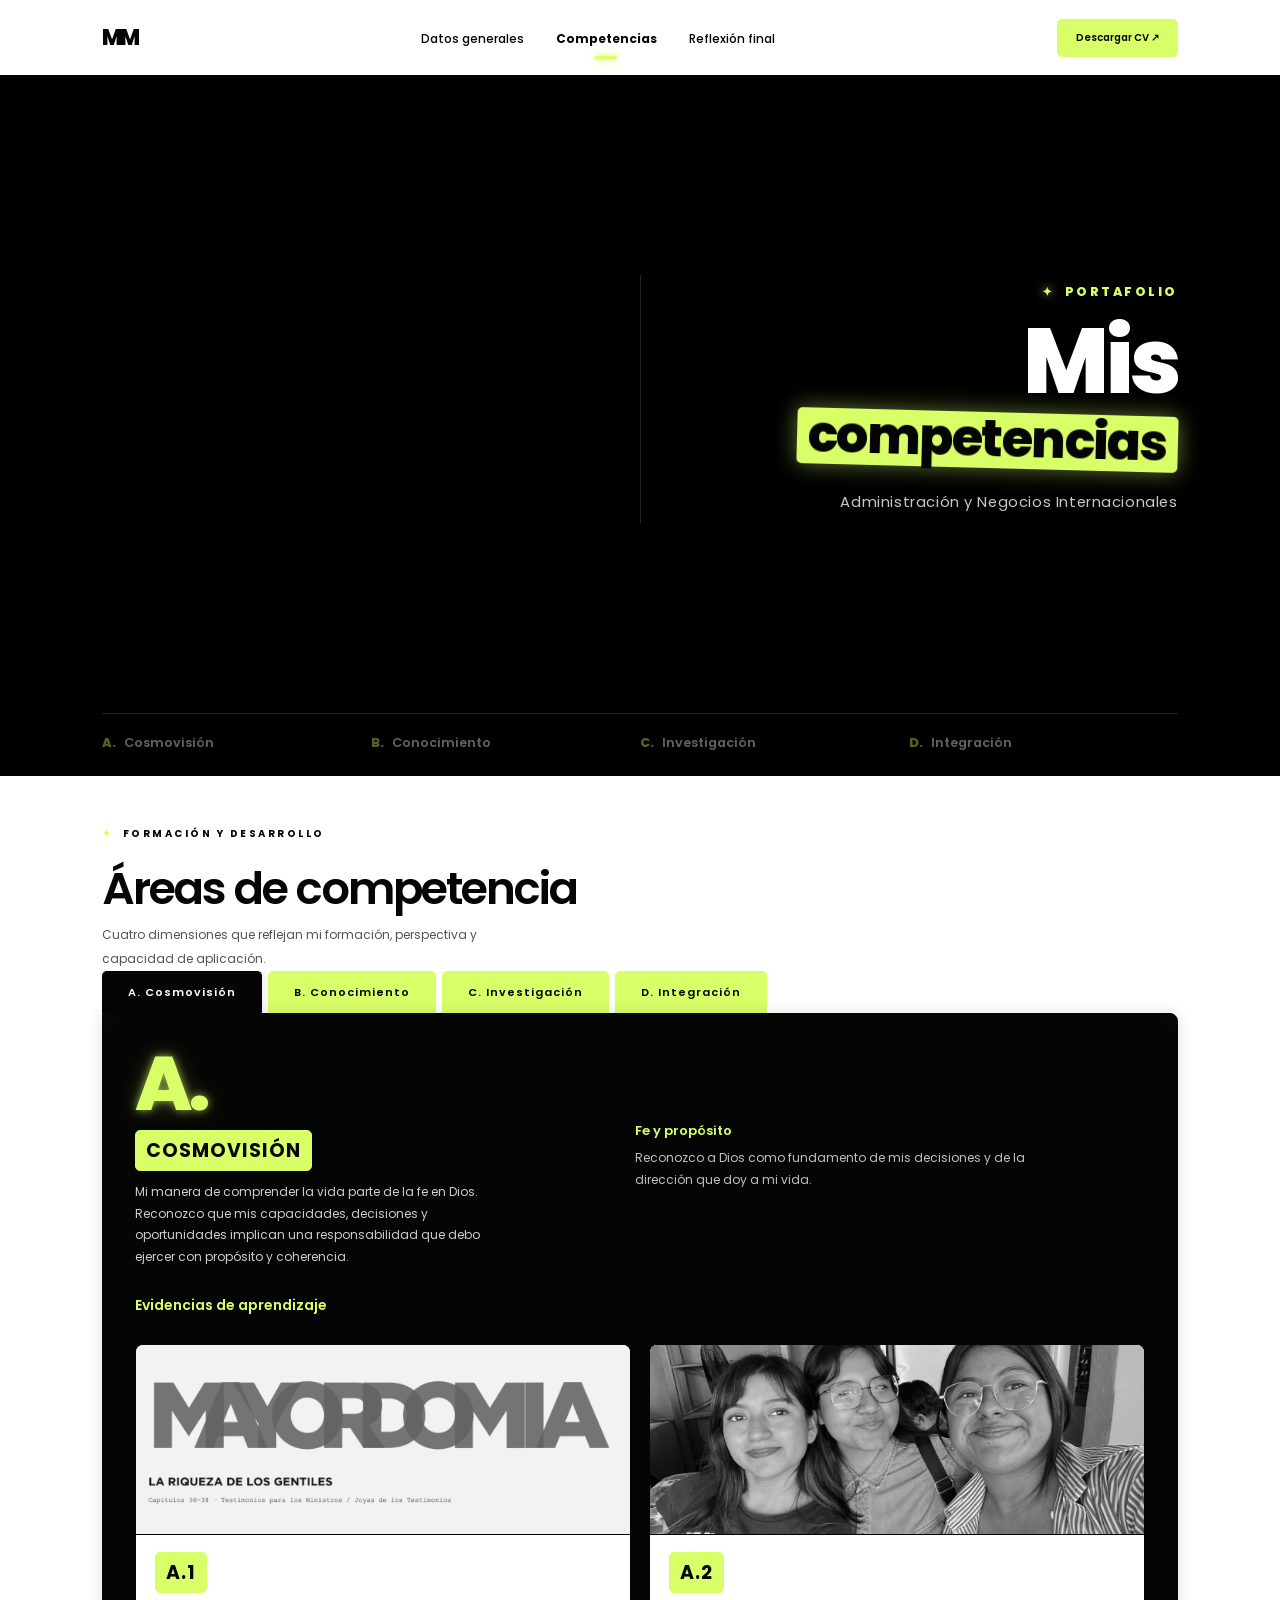
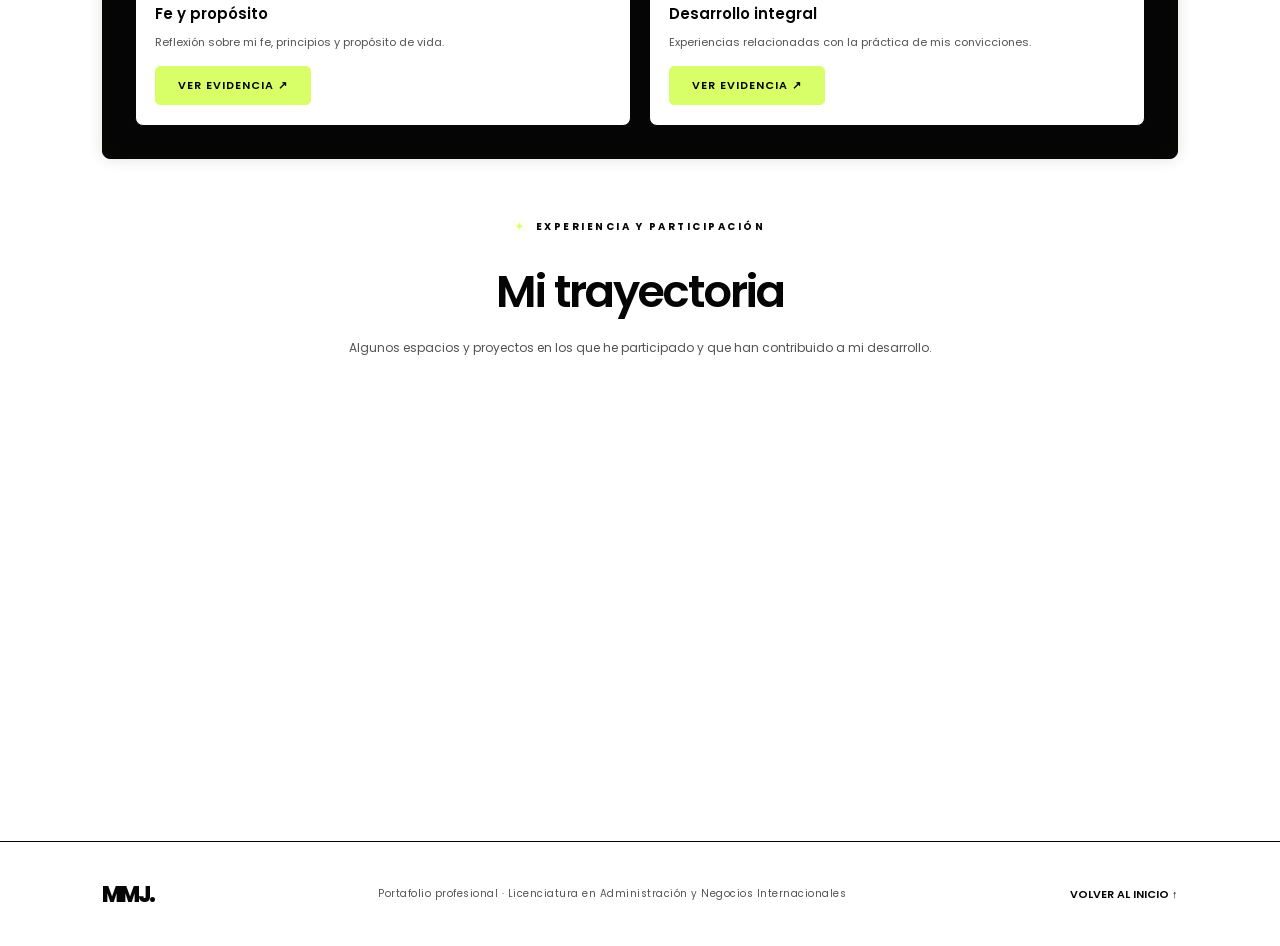
==== commit f3646557: "Add files via upload" ====
--- a/competencias.html
+++ b/competencias.html
@@ -50,7 +50,7 @@
  <!-- PORTADA -->
     <section class="skillsCover" id="portada">
 
-        <!-- Izquierda: letra gigante que cambia (decorativa) -->
+        <!-- Izquierda: letra que cambia (decorativa) -->
         <div class="sc-showcase" aria-hidden="true">
             <div class="sc-item"><span class="sc-big">A</span><span class="sc-name">Cosmovisión</span></div>
             <div class="sc-item"><span class="sc-big">B</span><span class="sc-name">Conocimiento</span></div>
@@ -58,7 +58,7 @@
             <div class="sc-item"><span class="sc-big">D</span><span class="sc-name">Integración</span></div>
         </div>
 
-        <!-- Derecha: texto -->
+        <!-- Derecha: título -->
         <div class="sc-content">
 
             <p class="sc-label">PORTAFOLIO</p>
@@ -71,6 +71,14 @@
             <p class="sc-career">Administración y Negocios Internacionales</p>
 
         </div>
+
+        <!-- Índice inferior (decorativo, se ilumina junto con la letra) -->
+        <ol class="sc-index" aria-hidden="true">
+            <li><span>A.</span>Cosmovisión</li>
+            <li><span>B.</span>Conocimiento</li>
+            <li><span>C.</span>Investigación</li>
+            <li><span>D.</span>Integración</li>
+        </ol>
 
     </section>
 
--- a/competencias.css
+++ b/competencias.css
@@ -248,46 +248,47 @@
 /* =========================================
    5. PORTADA DE COMPETENCIAS
 ========================================= */
-/* =====================================================
-   PORTADA — COMPETENCIAS
-   Fondo negro. Texto alineado a la derecha, equilibrado
-   con una letra gigante a la izquierda que cambia
-   A → B → C → D (las 4 competencias).
-   Las clases llevan el prefijo "sc-" para no chocar con
-   lo que ya existe en competencias.css.
-===================================================== */
+  /* =========================================
+   5. PORTADA DE COMPETENCIAS
+   Editorial · negro + verde lima · tipografía gruesa
+   Izquierda: letra A→B→C→D  |  Derecha: título
+   Abajo: índice de las 4 competencias (se ilumina en sincronía)
+   Clases con prefijo "sc-" para no chocar con el resto del CSS.
+========================================= */
 
 .skillsCover {
     --lime:   #d8ff68;
     --ink:    #050505;
-    --white:  #FFFFFF;
+    --white:  #ffffff;
     --on-ink: rgba(255, 255, 255, .78);
+    --hair:   rgba(255, 255, 255, .14);
     --radius: 5px;
     --glow:   rgba(216, 255, 104, .45);
-    --cycle:  16s;   /* 4 letras x 4s */
+    --cycle:  16s;                 /* 4 letras x 4s */
+    --gutter: clamp(28px, 4vw, 56px);
 
     position: relative;
     width: 100%;
-    height: calc(100svh - var(--header-h, 76px));
-    min-height: 560px;
+    min-height: min(calc(100svh - var(--header-h, 76px)), 700px);
     display: grid;
     grid-template-columns: 1fr 1fr;
-    align-items: center;
-    gap: 40px;
-    padding: 0 8%;
+    grid-template-rows: 1fr auto;
+    padding: clamp(40px, 7vh, 72px) 8% 0;
     overflow: hidden;
     background: #000;
     font-family: 'Poppins', sans-serif;
 }
 
 /* =========================================
-   IZQUIERDA: letra gigante que cambia
+   IZQUIERDA · letra que cambia
    ========================================= */
 
 .sc-showcase {
+    grid-column: 1;
+    grid-row: 1;
+    align-self: center;
     display: grid;
-    justify-items: start;
-    align-items: center;
+    padding-right: var(--gutter);
 }
 
 .sc-item {
@@ -295,7 +296,7 @@
     display: flex;
     flex-direction: column;
     align-items: flex-start;
-    gap: 14px;
+    gap: 16px;
     opacity: 0;
     animation: scCycle var(--cycle) ease infinite;
 }
@@ -306,46 +307,50 @@
 .sc-item:nth-child(4) { animation-delay: 12.5s; }
 
 .sc-big {
-    font-size: clamp(9rem, 26vw, 21rem);
+    margin-left: -.05em;            /* compensa el margen interno de la letra */
+    font-size: clamp(7rem, 17vw, 14rem);
     font-weight: 800;
-    line-height: .8;
+    line-height: .78;
     letter-spacing: -.06em;
     color: var(--lime);
-    text-shadow: 0 0 8px rgba(216, 255, 104, .65),
-                 0 0 40px rgba(216, 255, 104, .25);
+    text-shadow: 0 0 8px rgba(216, 255, 104, .6),
+                 0 0 40px rgba(216, 255, 104, .22);
 }
 
 .sc-name {
-    padding-left: .4rem;
-    font-size: clamp(1rem, 1.8vw, 1.5rem);
+    font-size: clamp(1.05rem, 1.9vw, 1.6rem);
     font-weight: 600;
     letter-spacing: -.01em;
     color: var(--white);
 }
 
 @keyframes scCycle {
-    0%   { opacity: 0; transform: translateY(28px); }
+    0%   { opacity: 0; transform: translateY(26px); }
     4%   { opacity: 1; transform: translateY(0); }
     22%  { opacity: 1; transform: translateY(0); }
-    27%  { opacity: 0; transform: translateY(-28px); }
-    100% { opacity: 0; transform: translateY(-28px); }
-}
-
-/* =========================================
-   DERECHA: texto alineado a la derecha
+    27%  { opacity: 0; transform: translateY(-26px); }
+    100% { opacity: 0; transform: translateY(-26px); }
+}
+
+/* =========================================
+   DERECHA · título alineado a la derecha
    ========================================= */
 
 .sc-content {
-    width: 100%;
+    grid-column: 2;
+    grid-row: 1;
+    align-self: center;
     display: flex;
     flex-direction: column;
     align-items: flex-end;
     text-align: right;
+    padding: 8px 0 8px var(--gutter);
+    border-left: 1px solid var(--hair);
     color: var(--white);
 }
 
 .sc-label {
-    margin-bottom: 18px;
+    margin-bottom: 16px;
     color: var(--lime);
     font-size: .78rem;
     font-weight: 800;
@@ -370,14 +375,12 @@
     flex-direction: column;
     align-items: flex-end;
     margin: 0;
-    font-size: clamp(2.8rem, 6.6vw, 6rem);
+    font-size: clamp(3rem, 7.2vw, 6.2rem);
     font-weight: 800;
     line-height: .95;
 }
 
-.sc-line {
-    display: block;
-}
+.sc-line { display: block; }
 
 .sc-line-big {
     font-weight: 800;
@@ -388,7 +391,7 @@
 .sc-line-thin {
     margin-top: .14em;
     padding: .06em .22em .1em;
-    font-size: .52em;
+    font-size: .55em;
     font-weight: 800;
     letter-spacing: -.03em;
     color: var(--ink);
@@ -399,16 +402,61 @@
 }
 
 .sc-career {
-    max-width: 360px;
-    margin-top: 26px;
+    max-width: 340px;
+    margin-top: 22px;
     font-weight: 400;
-    font-size: clamp(.78rem, 1.2vw, .95rem);
+    font-size: clamp(.78rem, 1.15vw, .92rem);
     line-height: 1.7;
     letter-spacing: .04em;
     color: var(--on-ink);
 }
 
-/* ---------- Animación de entrada del texto ---------- */
+/* =========================================
+   ÍNDICE INFERIOR · A B C D
+   ========================================= */
+
+.sc-index {
+    grid-column: 1 / -1;
+    grid-row: 2;
+    margin-top: clamp(32px, 6vh, 56px);
+    padding: 0;
+    list-style: none;
+    display: grid;
+    grid-template-columns: repeat(4, 1fr);
+    border-top: 1px solid var(--hair);
+}
+
+.sc-index li {
+    padding: 20px 0 24px;
+    font-size: .8rem;
+    font-weight: 600;
+    color: var(--white);
+    opacity: .38;
+    animation: scActive var(--cycle) ease infinite;
+}
+
+.sc-index li span {
+    margin-right: 8px;
+    font-weight: 800;
+    color: var(--lime);
+}
+
+.sc-index li:nth-child(1) { animation-delay: .5s; }
+.sc-index li:nth-child(2) { animation-delay: 4.5s; }
+.sc-index li:nth-child(3) { animation-delay: 8.5s; }
+.sc-index li:nth-child(4) { animation-delay: 12.5s; }
+
+@keyframes scActive {
+    0%   { opacity: .38; }
+    4%   { opacity: 1; }
+    24%  { opacity: 1; }
+    28%  { opacity: .38; }
+    100% { opacity: .38; }
+}
+
+/* =========================================
+   ANIMACIÓN DE ENTRADA
+   ========================================= */
 
 .sc-label,
 .sc-line,
@@ -441,39 +489,82 @@
 }
 
 /* =========================================
-   TABLETS Y CELULARES
+   TABLETS
+   ========================================= */
+
+@media (max-width: 1000px) {
+
+    .sc-index li { font-size: .72rem; }
+}
+
+/* =========================================
+   CELULARES
    ========================================= */
 
 @media (max-width: 800px) {
 
     .skillsCover {
         grid-template-columns: 1fr;
-        grid-template-rows: auto auto;
-        height: auto;
-        min-height: calc(100svh - 95px);
-        gap: 24px;
-        padding: 50px 6%;
-        align-content: center;
-    }
-
-    .sc-showcase { min-height: 190px; }
-
-    .sc-big  { font-size: 8.5rem; }
-    .sc-name { font-size: 1rem; }
-
-    .sc-label  { font-size: .7rem; }
-    .sc-title  { font-size: clamp(2.6rem, 13vw, 4rem); }
-}
-
-/* =========================================
-   ACCESIBILIDAD
+        grid-template-rows: auto auto auto;
+        min-height: 0;
+        padding: 40px 6% 0;
+    }
+
+    /* Letra y nombre en una sola fila, compactos */
+    .sc-showcase {
+        grid-column: 1;
+        grid-row: 1;
+        padding: 0 0 26px;
+        min-height: 96px;
+        border-bottom: 1px solid var(--hair);
+    }
+
+    .sc-item {
+        flex-direction: row;
+        align-items: flex-end;
+        gap: 16px;
+    }
+
+    .sc-big  { font-size: 5.8rem; }
+    .sc-name { padding-bottom: 6px; font-size: 1.05rem; }
+
+    .sc-content {
+        grid-column: 1;
+        grid-row: 2;
+        padding: 28px 0 0;
+        border-left: 0;
+    }
+
+    .sc-label { font-size: .7rem; }
+    .sc-title { font-size: clamp(3rem, 15vw, 4.4rem); }
+    .sc-career { max-width: 280px; margin-top: 18px; }
+
+    .sc-index {
+        grid-row: 3;
+        grid-template-columns: repeat(2, 1fr);
+        column-gap: 16px;
+        margin-top: 32px;
+    }
+
+    .sc-index li {
+        padding: 14px 0 10px;
+        font-size: .74rem;
+    }
+
+    .sc-index li:nth-child(n + 3) { padding-top: 4px; padding-bottom: 20px; }
+}
+
+/* =========================================
+   ACCESIBILIDAD · sin movimiento
    ========================================= */
 
 @media (prefers-reduced-motion: reduce) {
 
-    /* Sin movimiento: se muestra solo la primera letra */
-    .sc-item { animation: none; }
-    .sc-item:nth-child(1) { opacity: 1; }
+    .sc-item,
+    .sc-index li { animation: none; }
+
+    .sc-item:nth-child(1),
+    .sc-index li:nth-child(1) { opacity: 1; }
 
     .sc-label,
     .sc-line,
@@ -482,7 +573,7 @@
         transform: none;
         animation: none;
     }
-}  
+}
 
 /* =========================================
    6. CARPETA DE COMPETENCIAS
